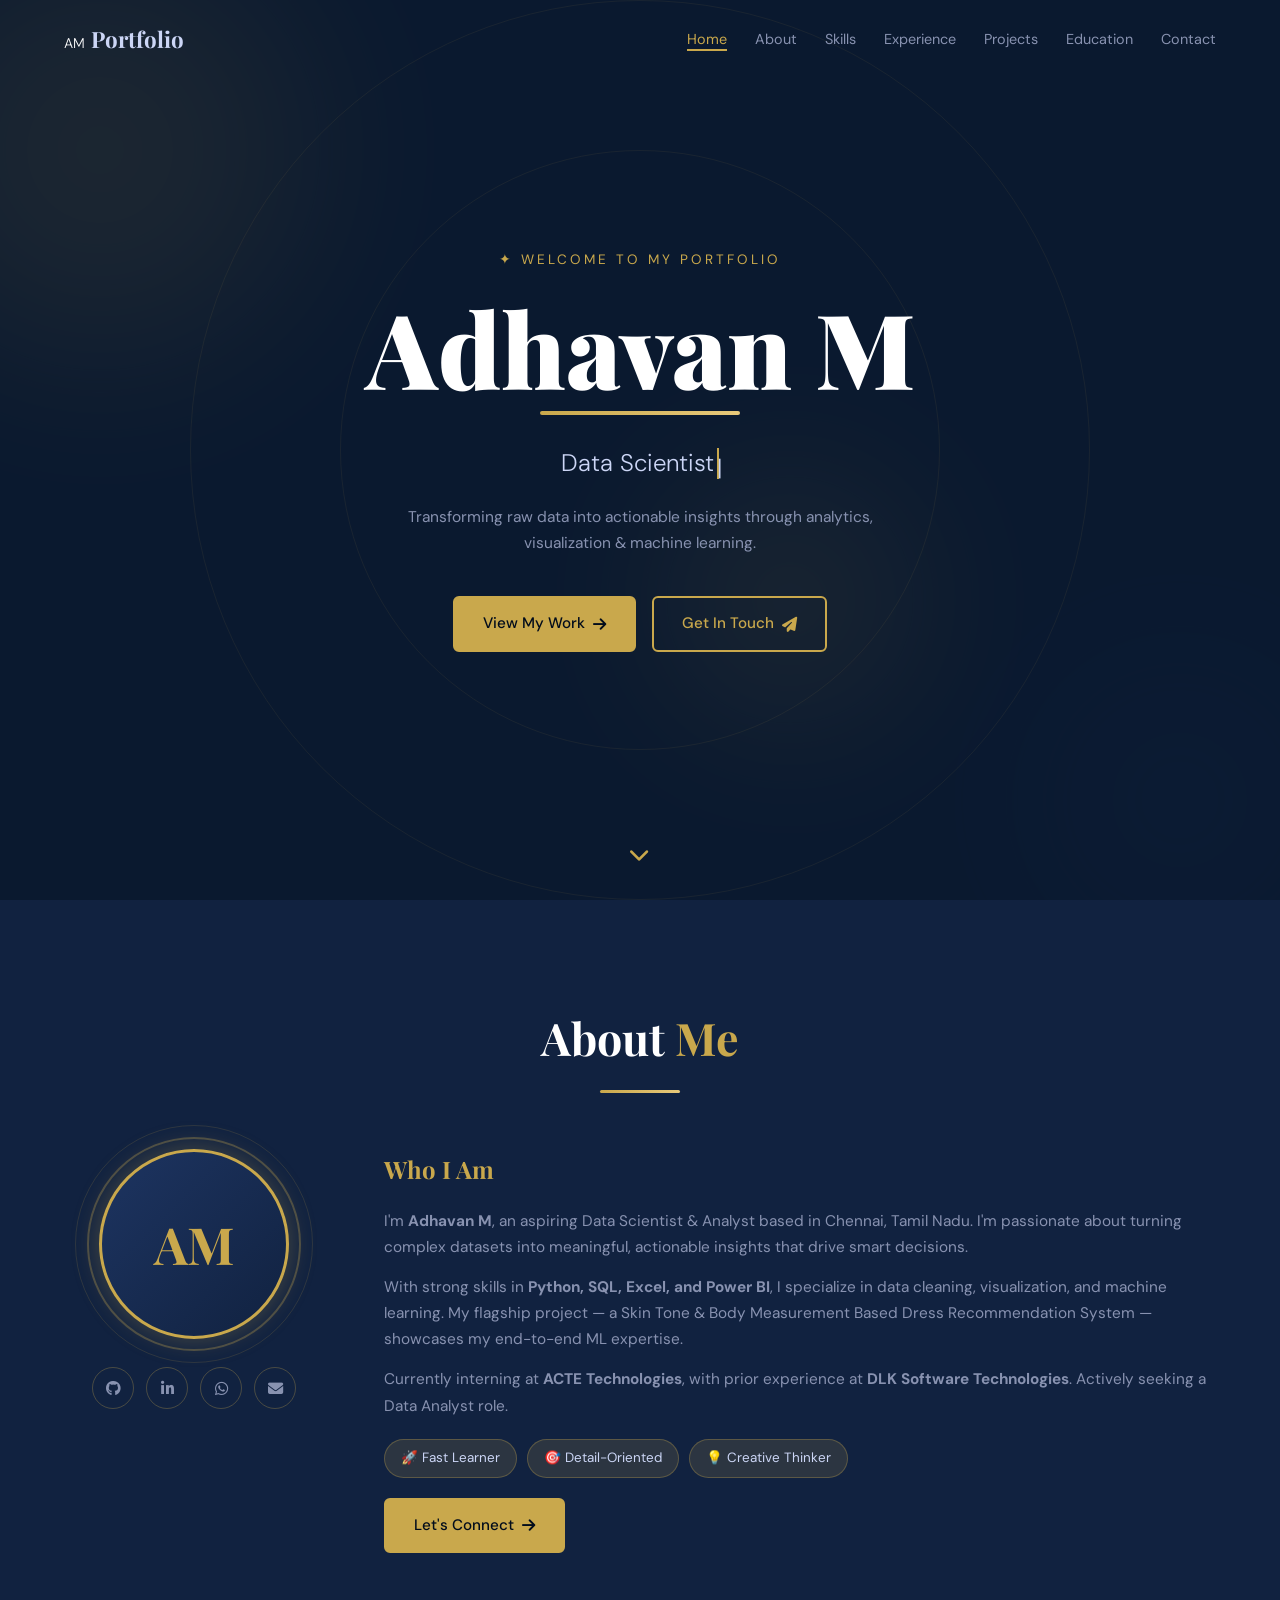
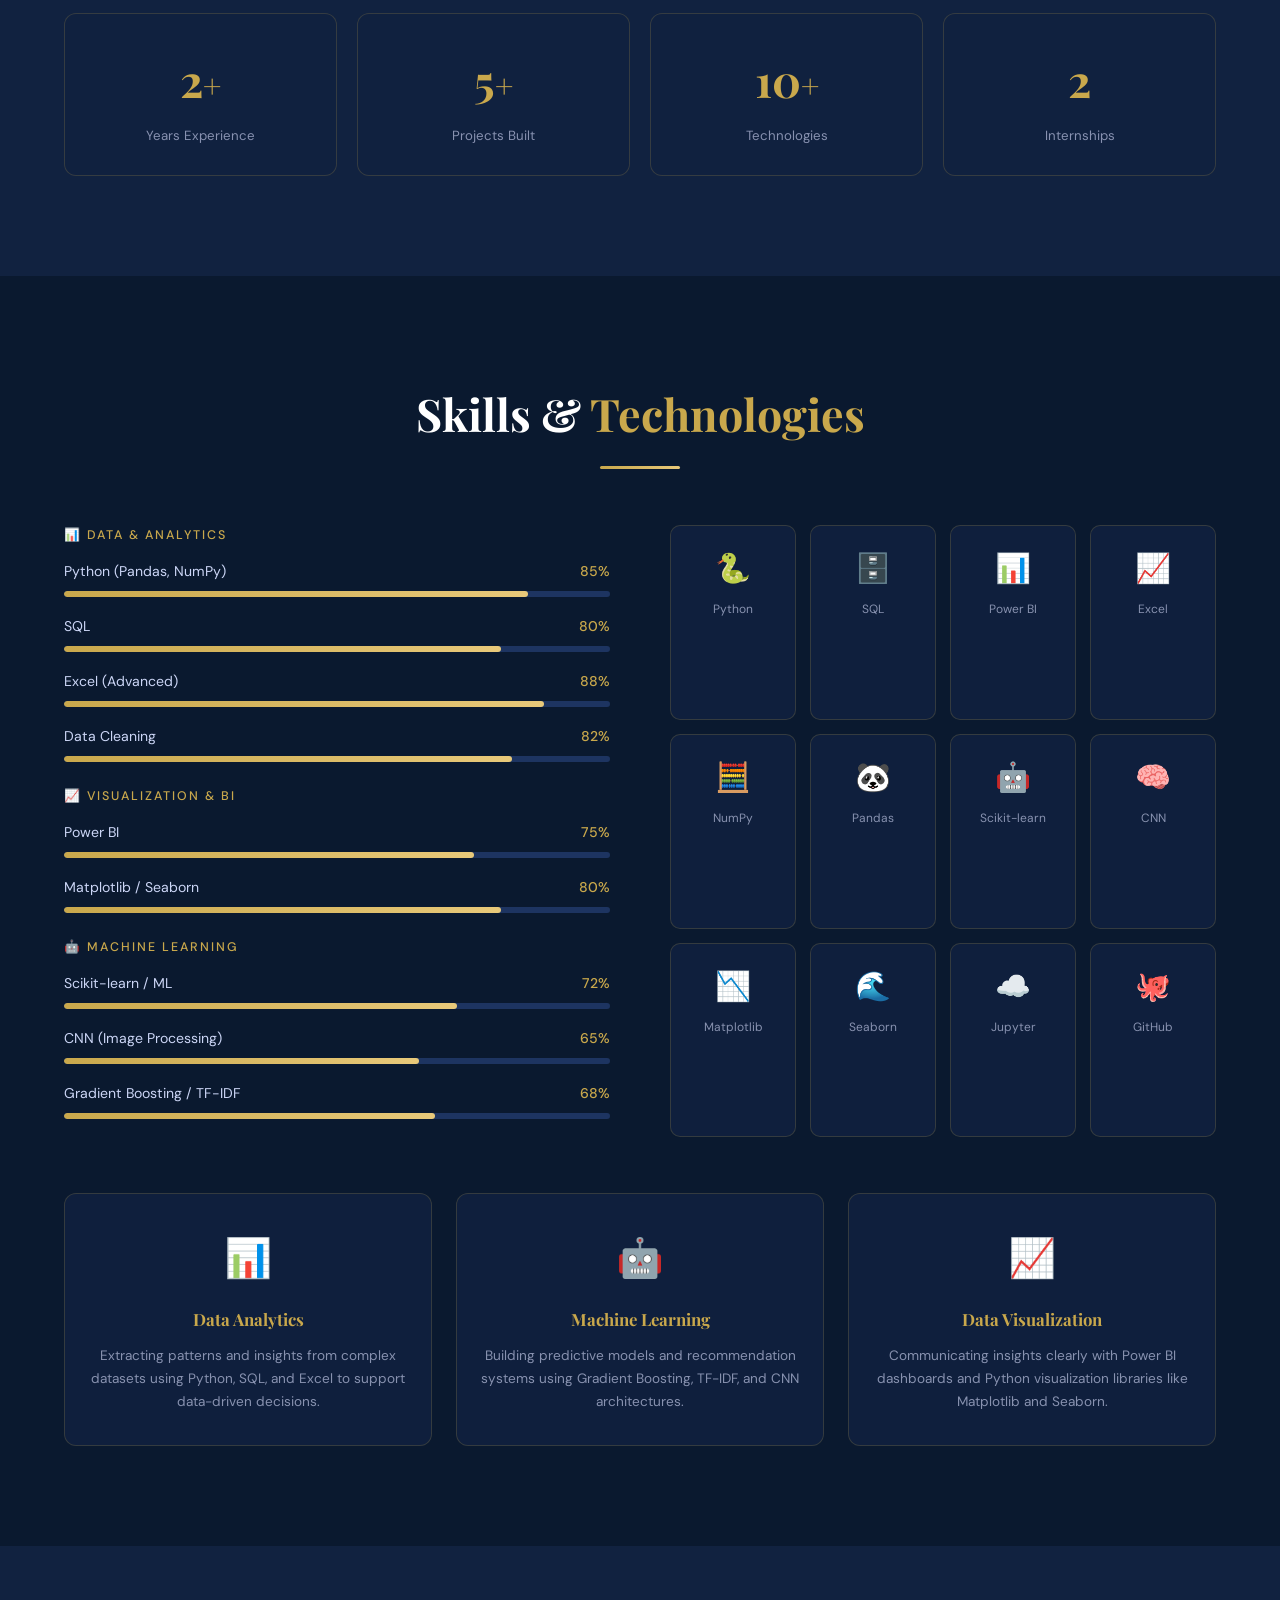
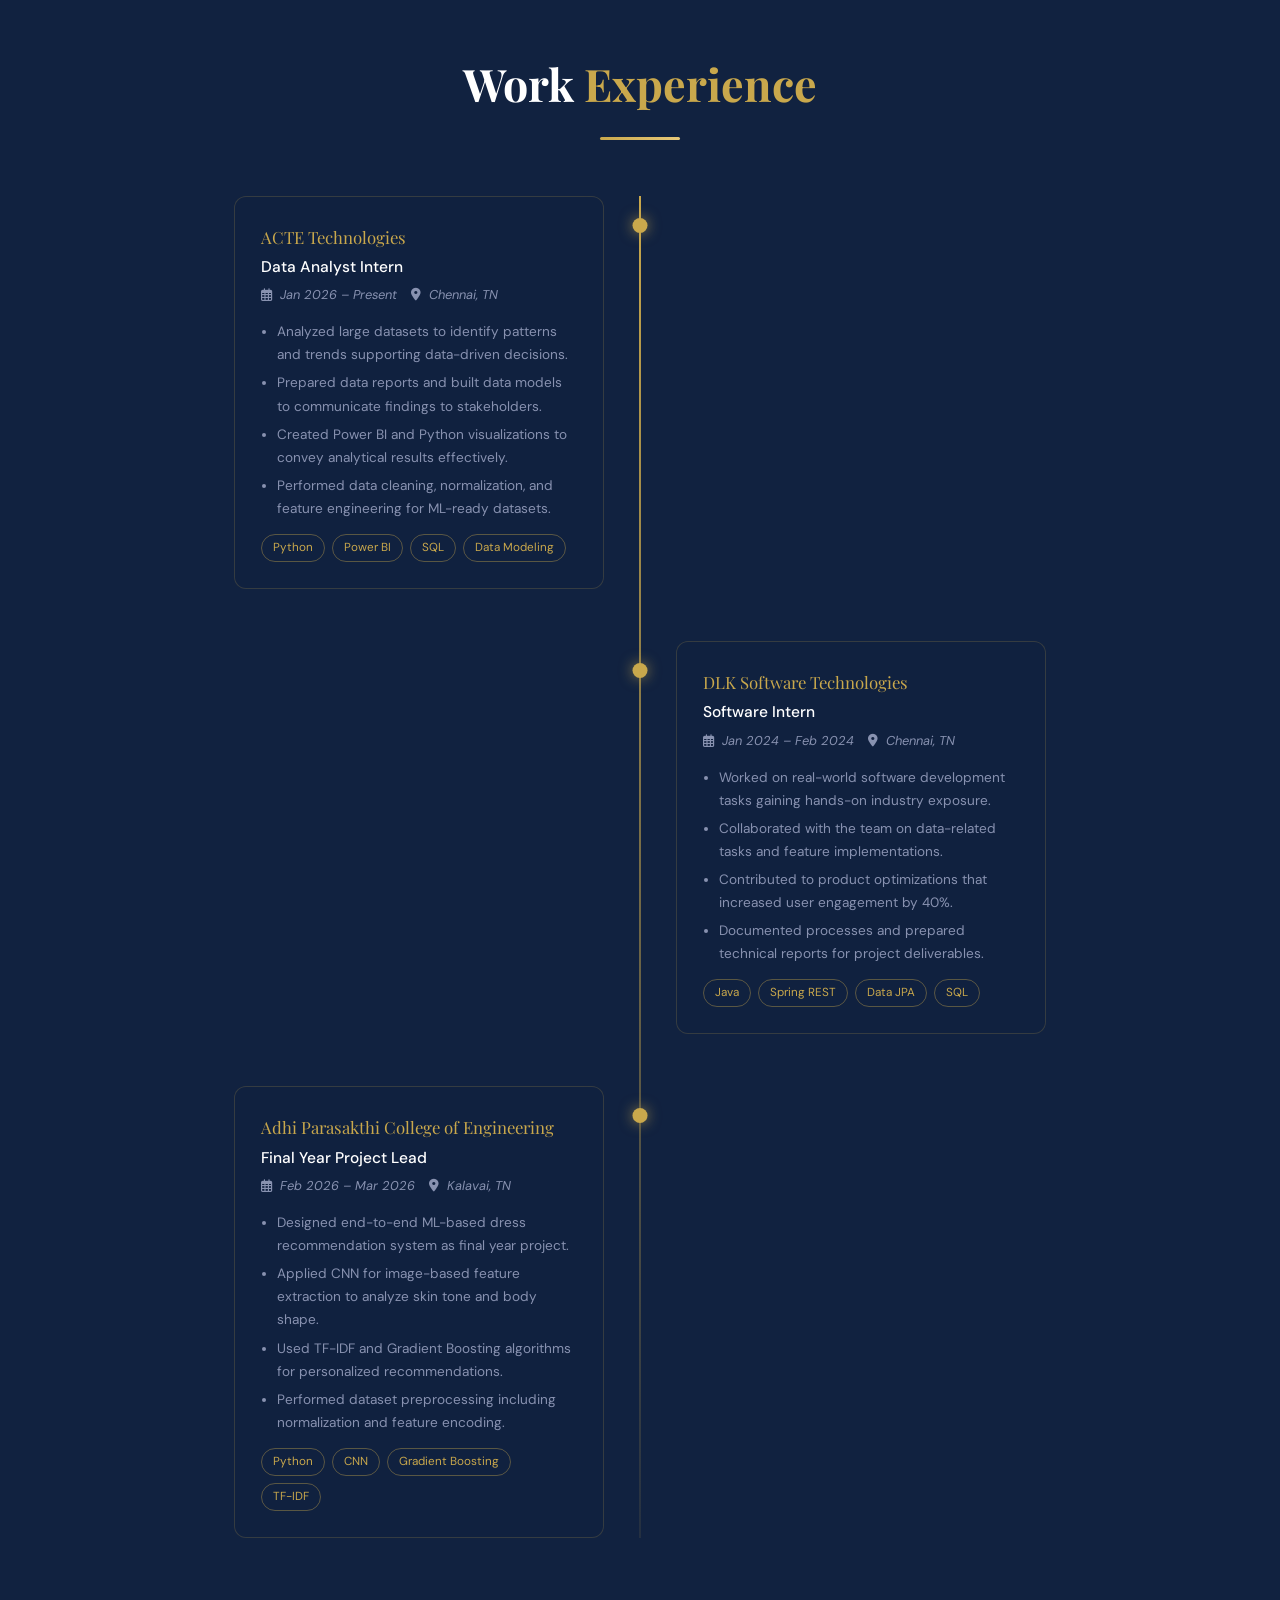
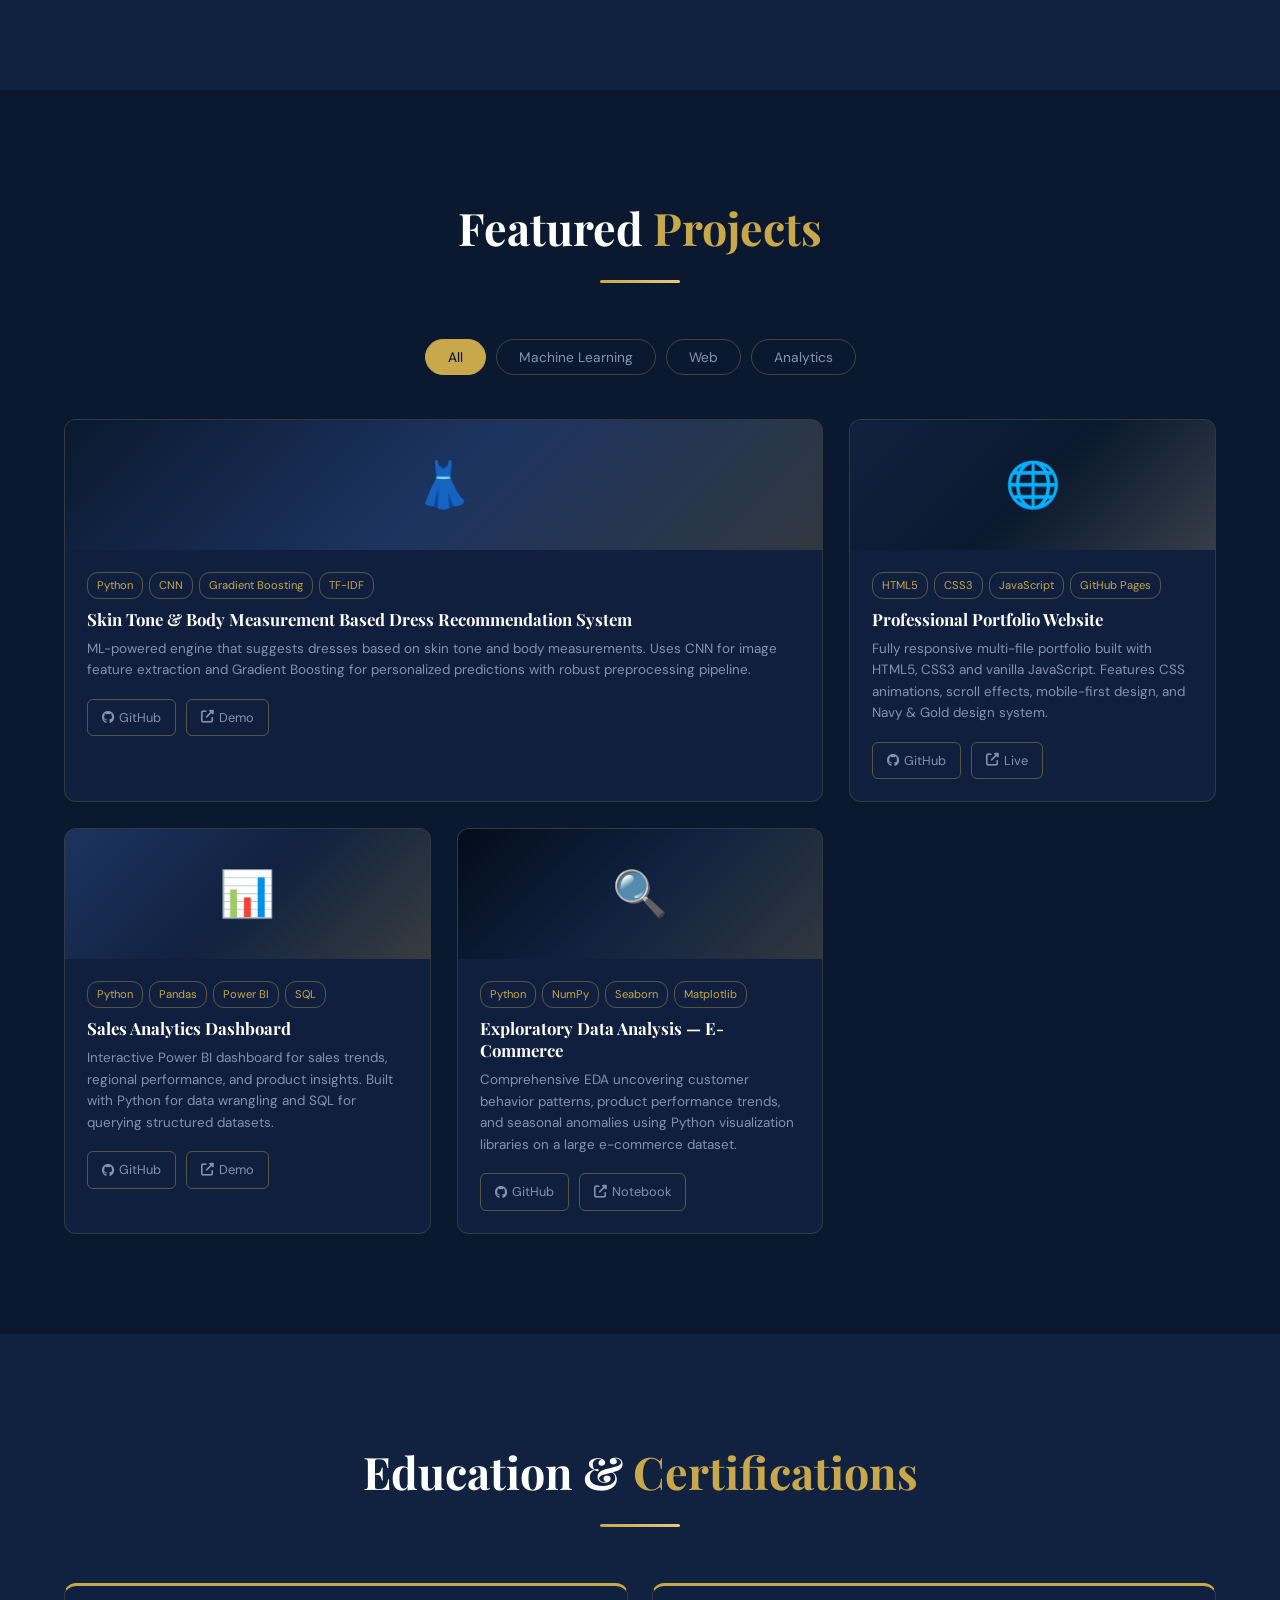
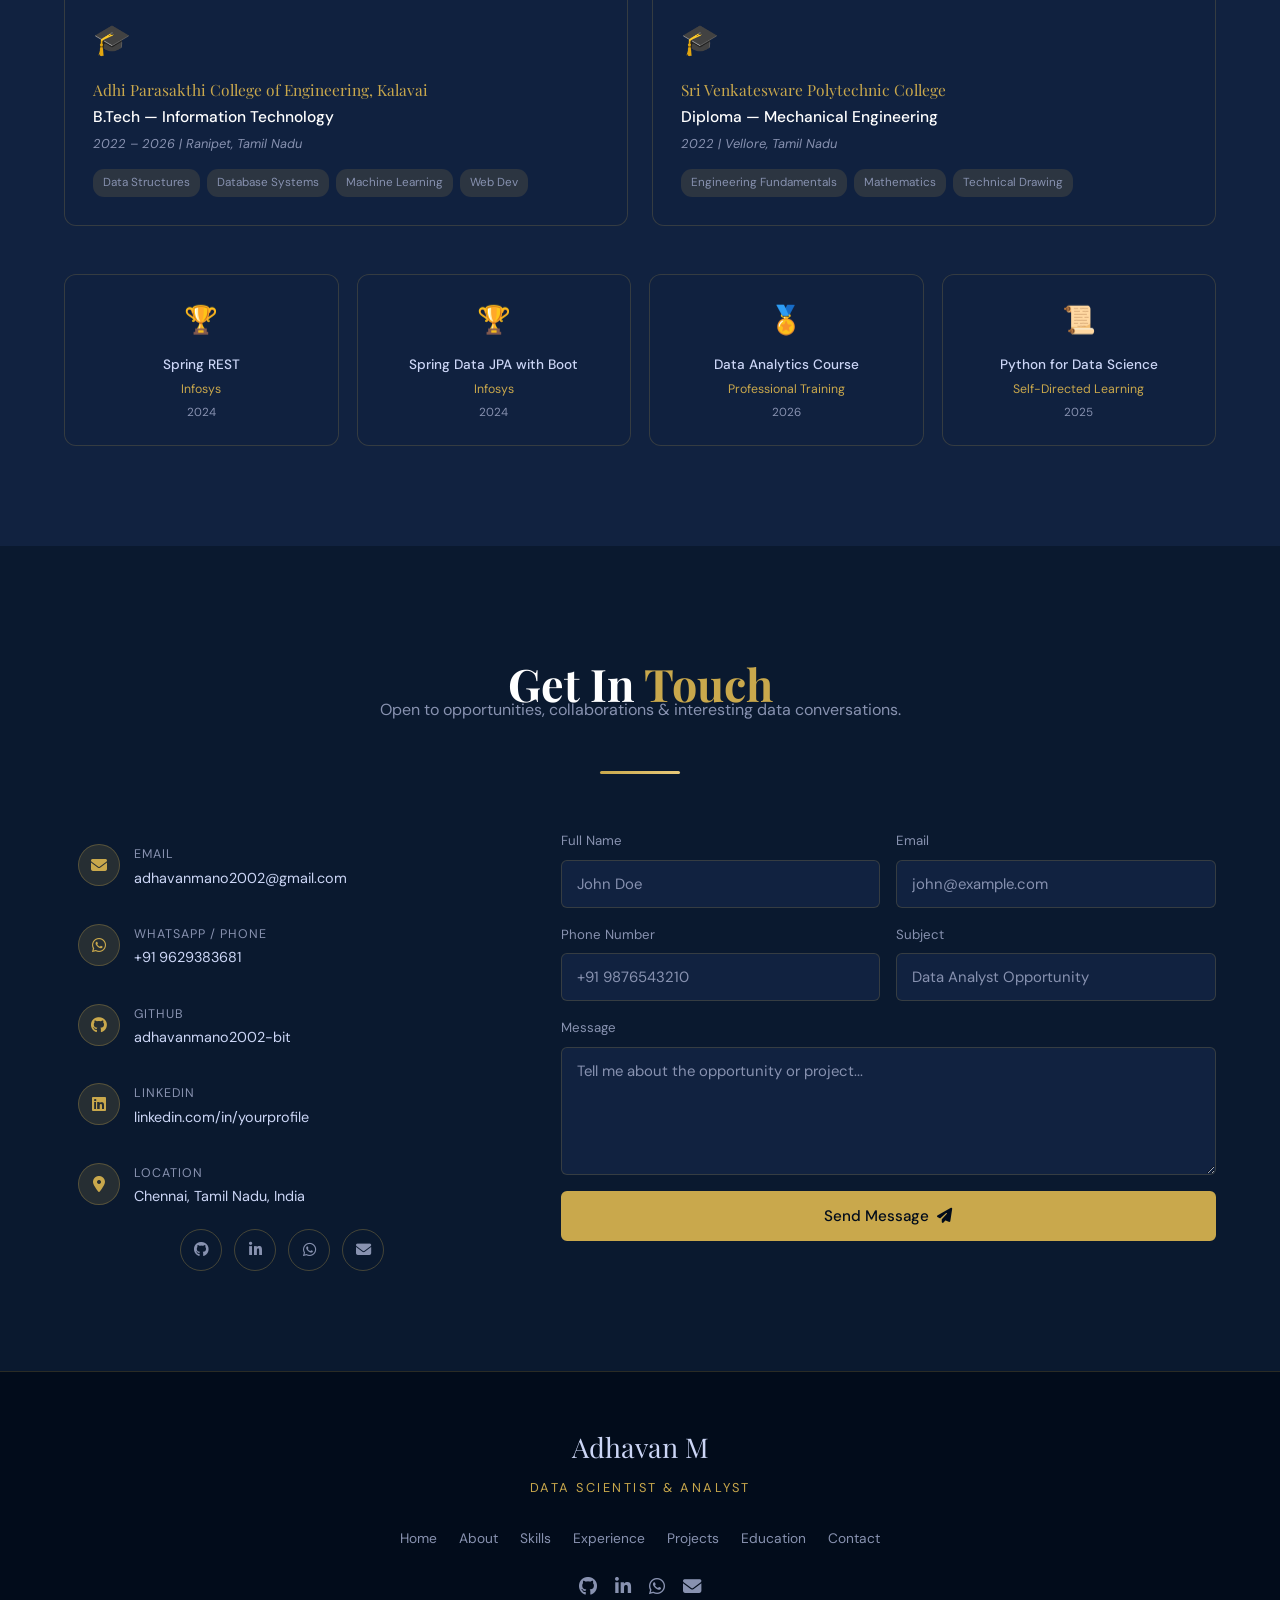
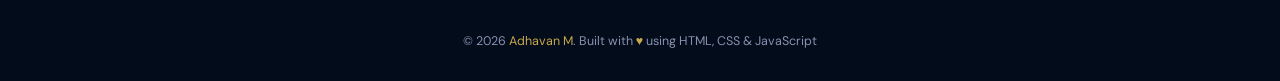
==== index.html @ 474d7236 "Add files via upload" ====
<!DOCTYPE html>
<html lang="en">
<head>
  <meta charset="UTF-8"/>
  <meta name="viewport" content="width=device-width, initial-scale=1.0"/>
  <title>Adhavan M | Data Scientist & Analyst</title>
  <meta name="description" content="Portfolio of Adhavan M - Data Scientist, Analyst & ML Enthusiast, Chennai, Tamil Nadu"/>
  <link rel="preconnect" href="https://fonts.googleapis.com"/>
  <link rel="preconnect" href="https://fonts.gstatic.com" crossorigin/>
  <link href="https://fonts.googleapis.com/css2?family=Playfair+Display:wght@400;700;900&family=DM+Sans:wght@300;400;500&display=swap" rel="stylesheet"/>
  <link rel="stylesheet" href="https://cdnjs.cloudflare.com/ajax/libs/font-awesome/6.5.0/css/all.min.css"/>
  <link rel="stylesheet" href="css/style.css"/>
</head>
<body>

<!-- ===== NAVBAR ===== -->
<nav id="navbar">
  <div class="container nav-inner">
    <a href="#home" class="logo"><span class="g">AM</span> Portfolio</a>
    <ul class="nav-links">
      <li><a href="#home">Home</a></li>
      <li><a href="#about">About</a></li>
      <li><a href="#skills">Skills</a></li>
      <li><a href="#experience">Experience</a></li>
      <li><a href="#projects">Projects</a></li>
      <li><a href="#education">Education</a></li>
      <li><a href="#contact">Contact</a></li>
    </ul>
    <div class="burger" id="burger"><span></span><span></span><span></span></div>
  </div>
</nav>
<div class="mobile-nav" id="mobileNav">
  <a href="#home"       onclick="closeNav()">Home</a>
  <a href="#about"      onclick="closeNav()">About</a>
  <a href="#skills"     onclick="closeNav()">Skills</a>
  <a href="#experience" onclick="closeNav()">Experience</a>
  <a href="#projects"   onclick="closeNav()">Projects</a>
  <a href="#education"  onclick="closeNav()">Education</a>
  <a href="#contact"    onclick="closeNav()">Contact</a>
</div>

<!-- ===== HERO ===== -->
<section id="home">
  <div class="hero-bg">
    <div class="blob b1"></div>
    <div class="blob b2"></div>
    <div class="blob b3"></div>
    <div class="ring r1"></div>
    <div class="ring r2"></div>
  </div>
  <div class="hero-content">
    <p class="hero-tag">✦ Welcome to my Portfolio</p>
    <h1>Adhavan M</h1>
    <div class="underline-bar"></div>
    <div class="typed-wrap">
      <span id="typed-text"></span><span class="caret">|</span>
    </div>
    <p class="hero-sub">Transforming raw data into actionable insights through analytics, visualization &amp; machine learning.</p>
    <div class="hero-cta">
      <a href="#projects" class="btn-primary">View My Work <i class="fas fa-arrow-right"></i></a>
      <a href="#contact"  class="btn-sec">Get In Touch <i class="fas fa-paper-plane"></i></a>
    </div>
  </div>
  <a href="#about" class="bounce-arrow"><i class="fas fa-chevron-down"></i></a>
</section>

<!-- ===== ABOUT ===== -->
<section id="about" class="sec bg2">
  <div class="container">
    <h2 class="sec-h">About <span>Me</span></h2>
    <div class="sec-line"></div>
    <div class="about-wrap">
      <div class="about-l anim-l">
        <div class="av-wrap">
          <div class="av-r2"></div>
          <div class="av-r1"></div>
          <div class="av">AM</div>
        </div>
        <div class="soc-row">
          <a href="https://github.com/adhavanmano2002-bit" target="_blank"><i class="fab fa-github"></i></a>
          <a href="https://linkedin.com/in/yourprofile"    target="_blank"><i class="fab fa-linkedin-in"></i></a>
          <a href="https://wa.me/919629383681"             target="_blank"><i class="fab fa-whatsapp"></i></a>
          <a href="mailto:adhavanmano2002@gmail.com"               ><i class="fas fa-envelope"></i></a>
        </div>
      </div>
      <div class="about-r anim-r">
        <h3>Who I Am</h3>
        <p>I'm <b>Adhavan M</b>, an aspiring Data Scientist &amp; Analyst based in Chennai, Tamil Nadu. I'm passionate about turning complex datasets into meaningful, actionable insights that drive smart decisions.</p>
        <p>With strong skills in <b>Python, SQL, Excel, and Power BI</b>, I specialize in data cleaning, visualization, and machine learning. My flagship project — a Skin Tone &amp; Body Measurement Based Dress Recommendation System — showcases my end-to-end ML expertise.</p>
        <p>Currently interning at <b>ACTE Technologies</b>, with prior experience at <b>DLK Software Technologies</b>. Actively seeking a Data Analyst role.</p>
        <div class="badge-row">
          <span>🚀 Fast Learner</span>
          <span>🎯 Detail-Oriented</span>
          <span>💡 Creative Thinker</span>
        </div>
        <a href="#contact" class="btn-primary">Let's Connect <i class="fas fa-arrow-right"></i></a>
      </div>
    </div>
    <div class="stats-row">
      <div class="stat glass anim-up">
        <b class="cnt" data-n="2">0</b><b class="plus">+</b>
        <p>Years Experience</p>
      </div>
      <div class="stat glass anim-up" style="transition-delay:.12s">
        <b class="cnt" data-n="5">0</b><b class="plus">+</b>
        <p>Projects Built</p>
      </div>
      <div class="stat glass anim-up" style="transition-delay:.24s">
        <b class="cnt" data-n="10">0</b><b class="plus">+</b>
        <p>Technologies</p>
      </div>
      <div class="stat glass anim-up" style="transition-delay:.36s">
        <b class="cnt" data-n="2">0</b><b class="plus"></b>
        <p>Internships</p>
      </div>
    </div>
  </div>
</section>

<!-- ===== SKILLS ===== -->
<section id="skills" class="sec bg1">
  <div class="container">
    <h2 class="sec-h">Skills &amp; <span>Technologies</span></h2>
    <div class="sec-line"></div>
    <div class="skills-wrap">
      <div class="skill-bars anim-l">
        <p class="cat">📊 Data &amp; Analytics</p>
        <div class="sk"><div class="sk-top"><span>Python (Pandas, NumPy)</span><span>85%</span></div><div class="sk-bg"><div class="sk-fill" data-w="85"></div></div></div>
        <div class="sk"><div class="sk-top"><span>SQL</span><span>80%</span></div><div class="sk-bg"><div class="sk-fill" data-w="80"></div></div></div>
        <div class="sk"><div class="sk-top"><span>Excel (Advanced)</span><span>88%</span></div><div class="sk-bg"><div class="sk-fill" data-w="88"></div></div></div>
        <div class="sk"><div class="sk-top"><span>Data Cleaning</span><span>82%</span></div><div class="sk-bg"><div class="sk-fill" data-w="82"></div></div></div>
        <p class="cat" style="margin-top:24px">📈 Visualization &amp; BI</p>
        <div class="sk"><div class="sk-top"><span>Power BI</span><span>75%</span></div><div class="sk-bg"><div class="sk-fill" data-w="75"></div></div></div>
        <div class="sk"><div class="sk-top"><span>Matplotlib / Seaborn</span><span>80%</span></div><div class="sk-bg"><div class="sk-fill" data-w="80"></div></div></div>
        <p class="cat" style="margin-top:24px">🤖 Machine Learning</p>
        <div class="sk"><div class="sk-top"><span>Scikit-learn / ML</span><span>72%</span></div><div class="sk-bg"><div class="sk-fill" data-w="72"></div></div></div>
        <div class="sk"><div class="sk-top"><span>CNN (Image Processing)</span><span>65%</span></div><div class="sk-bg"><div class="sk-fill" data-w="65"></div></div></div>
        <div class="sk"><div class="sk-top"><span>Gradient Boosting / TF-IDF</span><span>68%</span></div><div class="sk-bg"><div class="sk-fill" data-w="68"></div></div></div>
      </div>
      <div class="tech-grid anim-r">
        <div class="tech glass">🐍<br/><span>Python</span></div>
        <div class="tech glass">🗄️<br/><span>SQL</span></div>
        <div class="tech glass">📊<br/><span>Power BI</span></div>
        <div class="tech glass">📈<br/><span>Excel</span></div>
        <div class="tech glass">🧮<br/><span>NumPy</span></div>
        <div class="tech glass">🐼<br/><span>Pandas</span></div>
        <div class="tech glass">🤖<br/><span>Scikit-learn</span></div>
        <div class="tech glass">🧠<br/><span>CNN</span></div>
        <div class="tech glass">📉<br/><span>Matplotlib</span></div>
        <div class="tech glass">🌊<br/><span>Seaborn</span></div>
        <div class="tech glass">☁️<br/><span>Jupyter</span></div>
        <div class="tech glass">🐙<br/><span>GitHub</span></div>
      </div>
    </div>
    <div class="expert-row">
      <div class="ex-card glass anim-up"><span>📊</span><h4>Data Analytics</h4><p>Extracting patterns and insights from complex datasets using Python, SQL, and Excel to support data-driven decisions.</p></div>
      <div class="ex-card glass anim-up" style="transition-delay:.12s"><span>🤖</span><h4>Machine Learning</h4><p>Building predictive models and recommendation systems using Gradient Boosting, TF-IDF, and CNN architectures.</p></div>
      <div class="ex-card glass anim-up" style="transition-delay:.24s"><span>📈</span><h4>Data Visualization</h4><p>Communicating insights clearly with Power BI dashboards and Python visualization libraries like Matplotlib and Seaborn.</p></div>
    </div>
  </div>
</section>

<!-- ===== EXPERIENCE ===== -->
<section id="experience" class="sec bg2">
  <div class="container">
    <h2 class="sec-h">Work <span>Experience</span></h2>
    <div class="sec-line"></div>
    <div class="timeline">

      <div class="tl-item anim-l">
        <div class="tl-dot"></div>
        <div class="tl-card glass">
          <p class="tl-co">ACTE Technologies</p>
          <p class="tl-title">Data Analyst Intern</p>
          <div class="tl-meta">
            <span><i class="far fa-calendar-alt"></i> Jan 2026 – Present</span>
            <span><i class="fas fa-map-marker-alt"></i> Chennai, TN</span>
          </div>
          <ul>
            <li>Analyzed large datasets to identify patterns and trends supporting data-driven decisions.</li>
            <li>Prepared data reports and built data models to communicate findings to stakeholders.</li>
            <li>Created Power BI and Python visualizations to convey analytical results effectively.</li>
            <li>Performed data cleaning, normalization, and feature engineering for ML-ready datasets.</li>
          </ul>
          <div class="tl-tags">
            <span>Python</span><span>Power BI</span><span>SQL</span><span>Data Modeling</span>
          </div>
        </div>
      </div>

      <div class="tl-item anim-r">
        <div class="tl-dot"></div>
        <div class="tl-card glass">
          <p class="tl-co">DLK Software Technologies</p>
          <p class="tl-title">Software Intern</p>
          <div class="tl-meta">
            <span><i class="far fa-calendar-alt"></i> Jan 2024 – Feb 2024</span>
            <span><i class="fas fa-map-marker-alt"></i> Chennai, TN</span>
          </div>
          <ul>
            <li>Worked on real-world software development tasks gaining hands-on industry exposure.</li>
            <li>Collaborated with the team on data-related tasks and feature implementations.</li>
            <li>Contributed to product optimizations that increased user engagement by 40%.</li>
            <li>Documented processes and prepared technical reports for project deliverables.</li>
          </ul>
          <div class="tl-tags">
            <span>Java</span><span>Spring REST</span><span>Data JPA</span><span>SQL</span>
          </div>
        </div>
      </div>

      <div class="tl-item anim-l">
        <div class="tl-dot"></div>
        <div class="tl-card glass">
          <p class="tl-co">Adhi Parasakthi College of Engineering</p>
          <p class="tl-title">Final Year Project Lead</p>
          <div class="tl-meta">
            <span><i class="far fa-calendar-alt"></i> Feb 2026 – Mar 2026</span>
            <span><i class="fas fa-map-marker-alt"></i> Kalavai, TN</span>
          </div>
          <ul>
            <li>Designed end-to-end ML-based dress recommendation system as final year project.</li>
            <li>Applied CNN for image-based feature extraction to analyze skin tone and body shape.</li>
            <li>Used TF-IDF and Gradient Boosting algorithms for personalized recommendations.</li>
            <li>Performed dataset preprocessing including normalization and feature encoding.</li>
          </ul>
          <div class="tl-tags">
            <span>Python</span><span>CNN</span><span>Gradient Boosting</span><span>TF-IDF</span>
          </div>
        </div>
      </div>

    </div>
  </div>
</section>

<!-- ===== PROJECTS ===== -->
<section id="projects" class="sec bg1">
  <div class="container">
    <h2 class="sec-h">Featured <span>Projects</span></h2>
    <div class="sec-line"></div>
    <div class="filter-row">
      <button class="fbtn active" data-f="all">All</button>
      <button class="fbtn" data-f="ml">Machine Learning</button>
      <button class="fbtn" data-f="web">Web</button>
      <button class="fbtn" data-f="analytics">Analytics</button>
    </div>
    <div class="proj-grid">

      <div class="proj-card glass anim-up featured" data-cat="ml">
        <div class="proj-top" style="background:linear-gradient(135deg,#0A192F,#1D3461,rgba(201,168,76,.18))">👗</div>
        <div class="proj-body">
          <div class="proj-tags"><span>Python</span><span>CNN</span><span>Gradient Boosting</span><span>TF-IDF</span></div>
          <h4>Skin Tone &amp; Body Measurement Based Dress Recommendation System</h4>
          <p>ML-powered engine that suggests dresses based on skin tone and body measurements. Uses CNN for image feature extraction and Gradient Boosting for personalized predictions with robust preprocessing pipeline.</p>
          <div class="proj-links">
            <a href="https://github.com/adhavanmano2002-bit" target="_blank"><i class="fab fa-github"></i> GitHub</a>
            <a href="#"><i class="fas fa-external-link-alt"></i> Demo</a>
          </div>
        </div>
      </div>

      <div class="proj-card glass anim-up" style="transition-delay:.1s" data-cat="web">
        <div class="proj-top" style="background:linear-gradient(135deg,#112240,#0A192F,rgba(232,201,122,.18))">🌐</div>
        <div class="proj-body">
          <div class="proj-tags"><span>HTML5</span><span>CSS3</span><span>JavaScript</span><span>GitHub Pages</span></div>
          <h4>Professional Portfolio Website</h4>
          <p>Fully responsive multi-file portfolio built with HTML5, CSS3 and vanilla JavaScript. Features CSS animations, scroll effects, mobile-first design, and Navy &amp; Gold design system.</p>
          <div class="proj-links">
            <a href="https://github.com/adhavanmano2002-bit/adhavan" target="_blank"><i class="fab fa-github"></i> GitHub</a>
            <a href="https://adhavanmano2002-bit.github.io/adhavan" target="_blank"><i class="fas fa-external-link-alt"></i> Live</a>
          </div>
        </div>
      </div>

      <div class="proj-card glass anim-up" style="transition-delay:.2s" data-cat="analytics">
        <div class="proj-top" style="background:linear-gradient(135deg,#1D3461,#112240,rgba(201,168,76,.22))">📊</div>
        <div class="proj-body">
          <div class="proj-tags"><span>Python</span><span>Pandas</span><span>Power BI</span><span>SQL</span></div>
          <h4>Sales Analytics Dashboard</h4>
          <p>Interactive Power BI dashboard for sales trends, regional performance, and product insights. Built with Python for data wrangling and SQL for querying structured datasets.</p>
          <div class="proj-links">
            <a href="#"><i class="fab fa-github"></i> GitHub</a>
            <a href="#"><i class="fas fa-external-link-alt"></i> Demo</a>
          </div>
        </div>
      </div>

      <div class="proj-card glass anim-up" style="transition-delay:.3s" data-cat="analytics">
        <div class="proj-top" style="background:linear-gradient(135deg,#020C1B,#112240,rgba(201,168,76,.18))">🔍</div>
        <div class="proj-body">
          <div class="proj-tags"><span>Python</span><span>NumPy</span><span>Seaborn</span><span>Matplotlib</span></div>
          <h4>Exploratory Data Analysis — E-Commerce</h4>
          <p>Comprehensive EDA uncovering customer behavior patterns, product performance trends, and seasonal anomalies using Python visualization libraries on a large e-commerce dataset.</p>
          <div class="proj-links">
            <a href="#"><i class="fab fa-github"></i> GitHub</a>
            <a href="#"><i class="fas fa-external-link-alt"></i> Notebook</a>
          </div>
        </div>
      </div>

    </div>
  </div>
</section>

<!-- ===== EDUCATION ===== -->
<section id="education" class="sec bg2">
  <div class="container">
    <h2 class="sec-h">Education &amp; <span>Certifications</span></h2>
    <div class="sec-line"></div>
    <div class="edu-row">
      <div class="edu-card glass anim-up">
        <div class="edu-icon">🎓</div>
        <p class="edu-inst">Adhi Parasakthi College of Engineering, Kalavai</p>
        <p class="edu-deg">B.Tech — Information Technology</p>
        <p class="edu-yr">2022 – 2026 | Ranipet, Tamil Nadu</p>
        <div class="edu-tags"><span>Data Structures</span><span>Database Systems</span><span>Machine Learning</span><span>Web Dev</span></div>
      </div>
      <div class="edu-card glass anim-up" style="transition-delay:.12s">
        <div class="edu-icon">🎓</div>
        <p class="edu-inst">Sri Venkatesware Polytechnic College</p>
        <p class="edu-deg">Diploma — Mechanical Engineering</p>
        <p class="edu-yr">2022 | Vellore, Tamil Nadu</p>
        <div class="edu-tags"><span>Engineering Fundamentals</span><span>Mathematics</span><span>Technical Drawing</span></div>
      </div>
    </div>
    <div class="cert-grid">
      <div class="cert-card glass anim-up"><span>🏆</span><p class="cn">Spring REST</p><p class="ci">Infosys</p><p class="cy">2024</p></div>
      <div class="cert-card glass anim-up" style="transition-delay:.1s"><span>🏆</span><p class="cn">Spring Data JPA with Boot</p><p class="ci">Infosys</p><p class="cy">2024</p></div>
      <div class="cert-card glass anim-up" style="transition-delay:.2s"><span>🏅</span><p class="cn">Data Analytics Course</p><p class="ci">Professional Training</p><p class="cy">2026</p></div>
      <div class="cert-card glass anim-up" style="transition-delay:.3s"><span>📜</span><p class="cn">Python for Data Science</p><p class="ci">Self-Directed Learning</p><p class="cy">2025</p></div>
    </div>
  </div>
</section>

<!-- ===== CONTACT ===== -->
<section id="contact" class="sec bg1">
  <div class="container">
    <h2 class="sec-h">Get In <span>Touch</span></h2>
    <p class="sec-sub">Open to opportunities, collaborations &amp; interesting data conversations.</p>
    <div class="sec-line"></div>
    <div class="contact-wrap">
      <div class="contact-info anim-l">
        <div class="ci-row"><div class="ci-ico"><i class="fas fa-envelope"></i></div><div><p class="ci-lbl">Email</p><p class="ci-val">adhavanmano2002@gmail.com</p></div></div>
        <div class="ci-row"><div class="ci-ico"><i class="fab fa-whatsapp"></i></div><div><p class="ci-lbl">WhatsApp / Phone</p><p class="ci-val">+91 9629383681</p></div></div>
        <div class="ci-row"><div class="ci-ico"><i class="fab fa-github"></i></div><div><p class="ci-lbl">GitHub</p><p class="ci-val">adhavanmano2002-bit</p></div></div>
        <div class="ci-row"><div class="ci-ico"><i class="fab fa-linkedin"></i></div><div><p class="ci-lbl">LinkedIn</p><p class="ci-val">linkedin.com/in/yourprofile</p></div></div>
        <div class="ci-row"><div class="ci-ico"><i class="fas fa-map-marker-alt"></i></div><div><p class="ci-lbl">Location</p><p class="ci-val">Chennai, Tamil Nadu, India</p></div></div>
        <div class="soc-row">
          <a href="https://github.com/adhavanmano2002-bit" target="_blank"><i class="fab fa-github"></i></a>
          <a href="https://linkedin.com/in/yourprofile"    target="_blank"><i class="fab fa-linkedin-in"></i></a>
          <a href="https://wa.me/919629383681"             target="_blank"><i class="fab fa-whatsapp"></i></a>
          <a href="mailto:adhavanmano2002@gmail.com"               ><i class="fas fa-envelope"></i></a>
        </div>
      </div>
      <div class="contact-form-wrap anim-r">
        <!--
          SETUP FORMSPREE (FREE - 5 MINS):
          1. Go to https://formspree.io
          2. Sign up with adhavanmano2002@gmail.com
          3. Create new form → copy the ID (e.g. xpwzgkrb)
          4. Replace YOUR_FORM_ID below with that ID
          5. Done! Messages arrive in your Gmail → WhatsApp alerts via Gmail app
        -->
        <form id="contactForm" action="https://formspree.io/f/YOUR_FORM_ID" method="POST">
          <input type="hidden" name="_subject" value="New message from your Portfolio!"/>
          <div class="form-row">
            <div class="fg">
              <label>Full Name</label>
              <input type="text" name="name" placeholder="John Doe" required/>
            </div>
            <div class="fg">
              <label>Email</label>
              <input type="email" name="email" placeholder="john@example.com" required/>
            </div>
          </div>
          <div class="form-row">
            <div class="fg">
              <label>Phone Number</label>
              <input type="tel" name="phone" placeholder="+91 9876543210"/>
            </div>
            <div class="fg">
              <label>Subject</label>
              <input type="text" name="subject" placeholder="Data Analyst Opportunity" required/>
            </div>
          </div>
          <div class="fg">
            <label>Message</label>
            <textarea name="message" rows="5" placeholder="Tell me about the opportunity or project..." required></textarea>
          </div>
          <button type="submit" class="btn-primary" style="width:100%;justify-content:center">Send Message <i class="fas fa-paper-plane"></i></button>
        </form>
        <div id="form-ok" style="display:none;text-align:center;padding:48px;color:var(--gold)">
          <i class="fas fa-check-circle" style="font-size:3rem;display:block;margin-bottom:16px"></i>
          <p style="color:var(--text);font-size:1.1rem">Message sent! I'll get back to you soon. ✅</p>
        </div>
      </div>
    </div>
  </div>
</section>

<!-- ===== FOOTER ===== -->
<footer>
  <div class="container">
    <p class="ft-name">Adhavan M</p>
    <p class="ft-role">DATA SCIENTIST &amp; ANALYST</p>
    <nav class="ft-links">
      <a href="#home">Home</a><a href="#about">About</a><a href="#skills">Skills</a>
      <a href="#experience">Experience</a><a href="#projects">Projects</a>
      <a href="#education">Education</a><a href="#contact">Contact</a>
    </nav>
    <div class="ft-soc">
      <a href="https://github.com/adhavanmano2002-bit" target="_blank"><i class="fab fa-github"></i></a>
      <a href="https://linkedin.com/in/yourprofile"    target="_blank"><i class="fab fa-linkedin-in"></i></a>
      <a href="https://wa.me/919629383681"             target="_blank"><i class="fab fa-whatsapp"></i></a>
      <a href="mailto:adhavanmano2002@gmail.com"               ><i class="fas fa-envelope"></i></a>
    </div>
    <p class="ft-copy">&copy; 2026 <span>Adhavan M</span>. Built with <span>&hearts;</span> using HTML, CSS &amp; JavaScript</p>
  </div>
</footer>

<!-- Back to Top -->
<button id="topBtn" onclick="window.scrollTo({top:0,behavior:'smooth'})"><i class="fas fa-chevron-up"></i></button>

<script src="js/app.js"></script>
</body>
</html>
---- css/style.css ----
/* ============================================
   style.css — Adhavan M Portfolio
   Navy & Gold Professional Design
============================================ */

/* ── VARIABLES ── */
:root {
  --navy1: #020C1B;
  --navy2: #0A192F;
  --navy3: #112240;
  --navy4: #1D3461;
  --gold:  #C9A84C;
  --goldl: #E8C97A;
  --goldd: rgba(201,168,76,0.15);
  --text:  #CCD6F6;
  --muted: #8892B0;
  --white: #FFFFFF;
  --ease:  0.3s ease;
  --r:     12px;
}

/* ── RESET ── */
*, *::before, *::after { box-sizing: border-box; margin: 0; padding: 0; }
html { scroll-behavior: smooth; }
body { background: var(--navy2); color: var(--text); font-family: 'DM Sans', sans-serif; line-height: 1.7; overflow-x: hidden; }
h1,h2,h3,h4 { font-family: 'Playfair Display', serif; color: var(--white); }
a { text-decoration: none; color: inherit; }
ul { list-style: none; }

/* ── SCROLLBAR ── */
::-webkit-scrollbar { width: 7px; }
::-webkit-scrollbar-track { background: var(--navy1); }
::-webkit-scrollbar-thumb { background: var(--gold); border-radius: 4px; }

/* ── LAYOUT ── */
.container { max-width: 1200px; margin: 0 auto; padding: 0 24px; }
.sec { padding: 100px 0; }
.bg1 { background: var(--navy2); }
.bg2 { background: var(--navy3); }

/* ── GLASS CARD ── */
.glass {
  background: rgba(17,34,64,0.85);
  backdrop-filter: blur(10px);
  -webkit-backdrop-filter: blur(10px);
  border: 1px solid rgba(201,168,76,0.2);
  border-radius: var(--r);
}

/* ── SECTION TITLES ── */
.sec-h {
  font-size: clamp(2rem,4vw,2.8rem);
  font-weight: 700;
  text-align: center;
  margin-bottom: 14px;
}
.sec-h span { color: var(--gold); }
.sec-line {
  width: 80px; height: 3px;
  background: linear-gradient(90deg,var(--gold),var(--goldl));
  margin: 0 auto 56px;
  border-radius: 2px;
}
.sec-sub { text-align: center; color: var(--muted); margin-top: -40px; margin-bottom: 48px; }

/* ── BUTTONS ── */
.btn-primary {
  display: inline-flex; align-items: center; gap: 8px;
  padding: 13px 28px;
  background: var(--gold); color: var(--navy1);
  font-family: 'DM Sans', sans-serif; font-weight: 500; font-size: .95rem;
  border: 2px solid var(--gold); border-radius: 6px;
  cursor: pointer; transition: var(--ease);
}
.btn-primary:hover { background: var(--goldl); border-color: var(--goldl); transform: translateY(-2px); }

.btn-sec {
  display: inline-flex; align-items: center; gap: 8px;
  padding: 13px 28px;
  background: transparent; color: var(--gold);
  font-family: 'DM Sans', sans-serif; font-weight: 500; font-size: .95rem;
  border: 2px solid var(--gold); border-radius: 6px;
  cursor: pointer; transition: var(--ease);
}
.btn-sec:hover { background: var(--goldd); transform: translateY(-2px); }

/* ── ANIMATIONS ── */
.anim-up  { opacity:0; transform:translateY(40px);  transition:opacity .7s ease,transform .7s ease; }
.anim-l   { opacity:0; transform:translateX(-50px); transition:opacity .7s ease,transform .7s ease; }
.anim-r   { opacity:0; transform:translateX(50px);  transition:opacity .7s ease,transform .7s ease; }
.anim-up.show, .anim-l.show, .anim-r.show { opacity:1; transform:translate(0); }

/* ── BACK TO TOP ── */
#topBtn {
  position:fixed; bottom:28px; right:28px;
  width:46px; height:46px;
  background:var(--gold); color:var(--navy1);
  border:none; border-radius:50%;
  font-size:1rem; cursor:pointer;
  display:flex; align-items:center; justify-content:center;
  opacity:0; visibility:hidden;
  transition:var(--ease);
  box-shadow:0 4px 20px rgba(201,168,76,.4);
  z-index:999;
}
#topBtn.show { opacity:1; visibility:visible; }
#topBtn:hover { background:var(--goldl); transform:translateY(-3px); }

/* ============================================
   NAVBAR
============================================ */
#navbar {
  position:fixed; top:0; left:0; right:0; z-index:1000;
  padding:20px 0;
  transition:background .4s ease, padding .4s ease, box-shadow .4s ease;
  animation:slideDown .7s ease forwards;
}
#navbar.solid {
  background:rgba(2,12,27,.97);
  padding:12px 0;
  box-shadow:0 4px 30px rgba(0,0,0,.5);
}
@keyframes slideDown { from{transform:translateY(-100%);opacity:0} to{transform:translateY(0);opacity:1} }

.nav-inner { display:flex; align-items:center; justify-content:space-between; }
.logo { font-family:'Playfair Display',serif; font-size:1.4rem; font-weight:700; display:flex; align-items:baseline; gap:6px; }
.logo .g { color:var(--gold); }
.logo span:last-child { font-family:'DM Sans',sans-serif; font-size:.88rem; font-weight:300; color:var(--white); }

.nav-links { display:flex; gap:28px; }
.nav-links a { font-size:.9rem; color:var(--muted); position:relative; padding-bottom:3px; transition:color var(--ease); }
.nav-links a::after { content:''; position:absolute; bottom:0; left:0; width:0; height:2px; background:var(--gold); transition:width var(--ease); }
.nav-links a:hover, .nav-links a.on { color:var(--gold); }
.nav-links a:hover::after, .nav-links a.on::after { width:100%; }

.burger { display:none; flex-direction:column; gap:5px; cursor:pointer; background:none; border:none; }
.burger span { display:block; width:24px; height:2px; background:var(--gold); border-radius:2px; transition:var(--ease); }
.burger.x span:nth-child(1) { transform:translateY(7px) rotate(45deg); }
.burger.x span:nth-child(2) { opacity:0; }
.burger.x span:nth-child(3) { transform:translateY(-7px) rotate(-45deg); }

.mobile-nav {
  display:none; position:fixed; inset:0;
  background:rgba(2,12,27,.98); z-index:999;
  flex-direction:column; align-items:center; justify-content:center; gap:36px;
}
.mobile-nav.open { display:flex; }
.mobile-nav a { font-family:'Playfair Display',serif; font-size:1.8rem; color:var(--text); transition:color var(--ease); }
.mobile-nav a:hover { color:var(--gold); }

/* ============================================
   HERO
============================================ */
#home {
  min-height:100vh; display:flex; align-items:center; justify-content:center;
  position:relative; overflow:hidden; background:var(--navy2);
}

/* Background blobs */
.hero-bg { position:absolute; inset:0; z-index:0; }
.blob {
  position:absolute; border-radius:50%;
  filter:blur(80px); opacity:.12;
  animation:blobFloat 12s ease-in-out infinite alternate;
}
.b1 { width:500px;height:500px; background:radial-gradient(var(--gold),transparent); top:-100px; left:-150px; animation-duration:14s; }
.b2 { width:400px;height:400px; background:radial-gradient(var(--navy4),transparent); bottom:-100px; right:-100px; animation-duration:18s; animation-delay:2s; }
.b3 { width:300px;height:300px; background:radial-gradient(var(--gold),transparent); top:50%; left:50%; animation-duration:20s; animation-delay:4s; }
@keyframes blobFloat { 0%{transform:translate(0,0) scale(1)} 100%{transform:translate(30px,20px) scale(1.05)} }

.ring {
  position:absolute; border-radius:50%;
  border:1px solid rgba(201,168,76,.08);
  animation:spin 30s linear infinite;
}
.r1 { width:600px;height:600px; top:50%;left:50%; transform:translate(-50%,-50%); }
.r2 { width:900px;height:900px; top:50%;left:50%; transform:translate(-50%,-50%); animation-direction:reverse; }
@keyframes spin { to { transform:translate(-50%,-50%) rotate(360deg); } }

/* Hero Content */
.hero-content { position:relative; z-index:1; text-align:center; max-width:780px; padding:0 24px; }

.hero-tag {
  font-size:.85rem; color:var(--gold); letter-spacing:3px; text-transform:uppercase;
  margin-bottom:24px; opacity:0; animation:fadeUp .8s ease .2s forwards;
}
.hero-content h1 {
  font-size:clamp(3rem,9vw,6.5rem); font-weight:900; line-height:1;
  color:var(--white); margin-bottom:12px;
  opacity:0; animation:fadeUp .8s ease .4s forwards;
}
.underline-bar {
  height:4px; background:linear-gradient(90deg,var(--gold),var(--goldl));
  margin:0 auto 28px; border-radius:2px;
  width:0; animation:growLine 1s ease 1.1s forwards;
}
@keyframes growLine { to{width:200px} }

.typed-wrap {
  font-size:clamp(1.1rem,2.5vw,1.5rem); font-weight:300; color:var(--text);
  min-height:2rem; display:flex; align-items:center; justify-content:center;
  margin-bottom:20px; opacity:0; animation:fadeUp .8s ease .6s forwards;
}
.caret { display:inline-block; width:2px; height:1.3em; background:var(--gold); margin-left:3px; animation:blink .8s step-end infinite; vertical-align:middle; }
@keyframes blink { 0%,100%{opacity:1} 50%{opacity:0} }

.hero-sub {
  font-size:.97rem; color:var(--muted); max-width:520px; margin:0 auto 40px;
  opacity:0; animation:fadeUp .8s ease .8s forwards;
}
.hero-cta { display:flex; gap:16px; justify-content:center; flex-wrap:wrap; opacity:0; animation:fadeUp .8s ease 1s forwards; }

.bounce-arrow {
  position:absolute; bottom:28px; left:50%; transform:translateX(-50%); z-index:1;
  color:var(--gold); font-size:1.3rem; opacity:0;
  animation:fadeIn .8s ease 2s forwards, bounceY 2s ease 2.2s infinite;
}
@keyframes bounceY { 0%,100%{transform:translateX(-50%) translateY(0)} 50%{transform:translateX(-50%) translateY(10px)} }
@keyframes fadeUp  { from{opacity:0;transform:translateY(28px)} to{opacity:1;transform:translateY(0)} }
@keyframes fadeIn  { to{opacity:1} }

/* ============================================
   ABOUT
============================================ */
.about-wrap {
  display:grid; grid-template-columns:260px 1fr;
  gap:60px; align-items:start; margin-bottom:60px;
}
.about-l { text-align:center; }

/* Avatar */
.av-wrap { position:relative; display:inline-block; margin-bottom:28px; }
.av {
  width:190px; height:190px; border-radius:50%;
  background:linear-gradient(135deg,var(--navy4),var(--navy3));
  border:3px solid var(--gold);
  display:flex; align-items:center; justify-content:center;
  font-family:'Playfair Display',serif; font-size:3.2rem; font-weight:700; color:var(--gold);
  box-shadow:0 0 28px rgba(201,168,76,.3); margin:0 auto; position:relative; z-index:1;
}
.av-r1 { position:absolute; top:-12px; left:-12px; right:-12px; bottom:-12px; border-radius:50%; border:2px solid rgba(201,168,76,.3); animation:pulse 3s ease-in-out infinite; }
.av-r2 { position:absolute; top:-24px; left:-24px; right:-24px; bottom:-24px; border-radius:50%; border:1px solid rgba(201,168,76,.15); animation:pulse 3s ease-in-out infinite 1s; }
@keyframes pulse { 0%,100%{transform:scale(1);opacity:.3} 50%{transform:scale(1.04);opacity:.1} }

.soc-row { display:flex; gap:12px; justify-content:center; }
.soc-row a {
  width:42px; height:42px; border-radius:50%;
  border:1px solid rgba(201,168,76,.3);
  display:flex; align-items:center; justify-content:center;
  color:var(--muted); font-size:.95rem;
  transition:var(--ease);
}
.soc-row a:hover { border-color:var(--gold); color:var(--gold); background:var(--goldd); transform:translateY(-3px); }

.about-r h3 { font-size:1.5rem; color:var(--gold); margin-bottom:18px; }
.about-r p  { color:var(--muted); margin-bottom:14px; font-size:.96rem; }
.badge-row  { display:flex; flex-wrap:wrap; gap:10px; margin:20px 0; }
.badge-row span {
  padding:7px 16px; background:var(--goldd);
  border:1px solid rgba(201,168,76,.3); border-radius:20px;
  font-size:.84rem; color:var(--text);
}

/* Stats */
.stats-row { display:grid; grid-template-columns:repeat(4,1fr); gap:20px; }
.stat { text-align:center; padding:28px 16px; }
.stat b.cnt { font-family:'Playfair Display',serif; font-size:2.8rem; color:var(--gold); }
.stat b.plus { font-family:'Playfair Display',serif; font-size:2rem; color:var(--gold); }
.stat p { font-size:.83rem; color:var(--muted); margin-top:6px; }

/* ============================================
   SKILLS
============================================ */
.skills-wrap { display:grid; grid-template-columns:1fr 1fr; gap:60px; margin-bottom:56px; }

.cat { font-size:.78rem; font-weight:500; letter-spacing:2px; color:var(--gold); text-transform:uppercase; margin-bottom:14px; }
.sk { margin-bottom:18px; }
.sk-top { display:flex; justify-content:space-between; font-size:.88rem; margin-bottom:7px; }
.sk-top span:last-child { color:var(--gold); font-weight:500; }
.sk-bg { height:6px; background:var(--navy4); border-radius:3px; overflow:hidden; }
.sk-fill { height:100%; width:0; background:linear-gradient(90deg,var(--gold),var(--goldl)); border-radius:3px; transition:width 1.2s ease; }

.tech-grid { display:grid; grid-template-columns:repeat(4,1fr); gap:14px; }
.tech {
  padding:18px 10px; text-align:center;
  border-radius:10px; cursor:default;
  transition:var(--ease); font-size:1.8rem;
}
.tech span { display:block; font-size:.75rem; color:var(--muted); margin-top:6px; }
.tech:hover { transform:scale(1.09); border-color:var(--gold); background:var(--goldd); box-shadow:0 0 18px rgba(201,168,76,.2); }

.expert-row { display:grid; grid-template-columns:repeat(3,1fr); gap:24px; }
.ex-card { padding:32px 24px; text-align:center; }
.ex-card > span { font-size:2.4rem; display:block; margin-bottom:14px; }
.ex-card h4 { font-size:1.05rem; color:var(--gold); margin-bottom:10px; }
.ex-card p  { font-size:.85rem; color:var(--muted); }

/* ============================================
   EXPERIENCE / TIMELINE
============================================ */
.timeline { position:relative; max-width:880px; margin:0 auto; }
.timeline::before {
  content:''; position:absolute; left:50%; top:0; bottom:0;
  width:2px; background:linear-gradient(180deg,var(--gold),rgba(201,168,76,.1));
  transform:translateX(-50%);
}
.tl-item {
  display:flex; justify-content:flex-end;
  padding-right:calc(50% + 36px); margin-bottom:52px; position:relative;
}
.tl-item:nth-child(even) { justify-content:flex-start; padding-right:0; padding-left:calc(50% + 36px); }
.tl-dot {
  position:absolute; left:50%; top:22px;
  width:15px; height:15px; background:var(--gold); border-radius:50%;
  transform:translateX(-50%); box-shadow:0 0 14px rgba(201,168,76,.7); z-index:1;
}
.tl-card { padding:26px; width:100%; max-width:370px; }
.tl-co    { font-family:'Playfair Display',serif; font-size:1.05rem; color:var(--gold); margin-bottom:3px; }
.tl-title { font-size:.97rem; font-weight:500; color:var(--white); margin-bottom:4px; }
.tl-meta  { display:flex; gap:14px; font-size:.8rem; color:var(--muted); font-style:italic; margin-bottom:14px; flex-wrap:wrap; }
.tl-meta i { margin-right:4px; }
.tl-card ul { padding-left:16px; }
.tl-card ul li { list-style:disc; font-size:.85rem; color:var(--muted); margin-bottom:5px; }
.tl-tags { display:flex; flex-wrap:wrap; gap:7px; margin-top:14px; }
.tl-tags span {
  padding:3px 11px; border:1px solid rgba(201,168,76,.4);
  border-radius:18px; font-size:.73rem; color:var(--gold);
}

/* ============================================
   PROJECTS
============================================ */
.filter-row { display:flex; gap:10px; justify-content:center; flex-wrap:wrap; margin-bottom:44px; }
.fbtn {
  padding:8px 22px; border:1px solid rgba(201,168,76,.3);
  background:transparent; color:var(--muted);
  font-family:'DM Sans',sans-serif; font-size:.86rem;
  border-radius:22px; cursor:pointer; transition:var(--ease);
}
.fbtn.active, .fbtn:hover { background:var(--gold); color:var(--navy1); border-color:var(--gold); }

.proj-grid { display:grid; grid-template-columns:repeat(3,1fr); gap:26px; }
.proj-card { overflow:hidden; transition:transform var(--ease),box-shadow var(--ease); }
.proj-card:hover { transform:translateY(-8px); box-shadow:0 20px 56px rgba(201,168,76,.15); }
.proj-card.featured { grid-column:span 2; }
.proj-card.hidden { display:none; }

.proj-top {
  height:130px; display:flex; align-items:center; justify-content:center;
  font-size:2.8rem;
}
.proj-body { padding:22px; }
.proj-tags { display:flex; flex-wrap:wrap; gap:6px; margin-bottom:10px; }
.proj-tags span { padding:3px 9px; border:1px solid rgba(201,168,76,.4); border-radius:11px; font-size:.7rem; color:var(--gold); }
.proj-body h4 { font-family:'Playfair Display',serif; font-size:1.05rem; color:var(--white); margin-bottom:7px; line-height:1.3; }
.proj-body p  { font-size:.84rem; color:var(--muted); margin-bottom:18px; line-height:1.6; }
.proj-links { display:flex; gap:10px; }
.proj-links a {
  display:inline-flex; align-items:center; gap:5px;
  padding:7px 14px; border:1px solid rgba(201,168,76,.4);
  border-radius:6px; font-size:.8rem; color:var(--muted); transition:var(--ease);
}
.proj-links a:hover { color:var(--gold); border-color:var(--gold); background:var(--goldd); }

/* ============================================
   EDUCATION
============================================ */
.edu-row { display:grid; grid-template-columns:1fr 1fr; gap:24px; margin-bottom:48px; }
.edu-card { padding:28px; border-top:3px solid var(--gold); }
.edu-icon { font-size:1.9rem; margin-bottom:14px; }
.edu-inst { font-family:'Playfair Display',serif; font-size:.97rem; color:var(--gold); margin-bottom:4px; line-height:1.3; }
.edu-deg  { font-size:.97rem; font-weight:500; color:var(--white); margin-bottom:3px; }
.edu-yr   { font-size:.8rem; color:var(--muted); font-style:italic; margin-bottom:14px; }
.edu-tags { display:flex; flex-wrap:wrap; gap:7px; }
.edu-tags span { padding:4px 10px; background:var(--goldd); border-radius:11px; font-size:.73rem; color:var(--muted); }

.cert-grid { display:grid; grid-template-columns:repeat(4,1fr); gap:18px; }
.cert-card { padding:22px 18px; text-align:center; transition:var(--ease); }
.cert-card:hover { border-color:var(--gold); box-shadow:0 0 18px rgba(201,168,76,.15); }
.cert-card span { font-size:1.7rem; display:block; margin-bottom:10px; }
.cn { font-size:.85rem; font-weight:500; color:var(--text); margin-bottom:3px; }
.ci { font-size:.77rem; color:var(--gold); margin-bottom:3px; }
.cy { font-size:.73rem; color:var(--muted); }

/* ============================================
   CONTACT
============================================ */
.contact-wrap { display:grid; grid-template-columns:1fr 1.5fr; gap:60px; align-items:start; }

.ci-row { display:flex; align-items:flex-start; gap:14px; padding:14px; border-radius:8px; margin-bottom:6px; transition:var(--ease); }
.ci-row:hover { background:var(--goldd); }
.ci-ico {
  width:42px; height:42px; border-radius:50%;
  background:var(--goldd); border:1px solid rgba(201,168,76,.3);
  display:flex; align-items:center; justify-content:center; color:var(--gold); flex-shrink:0;
}
.ci-lbl { font-size:.78rem; color:var(--muted); text-transform:uppercase; letter-spacing:1px; }
.ci-val { font-size:.9rem; color:var(--text); word-break:break-all; }

/* Form */
.form-row { display:grid; grid-template-columns:1fr 1fr; gap:16px; }
.fg { display:flex; flex-direction:column; gap:7px; margin-bottom:16px; }
.fg label { font-size:.83rem; color:var(--muted); }
.fg input, .fg textarea {
  background:var(--navy3); border:1px solid rgba(201,168,76,.2);
  border-radius:6px; padding:13px 15px;
  color:var(--text); font-family:'DM Sans',sans-serif; font-size:.93rem;
  outline:none; transition:border-color var(--ease),box-shadow var(--ease); width:100%;
}
.fg input::placeholder, .fg textarea::placeholder { color:var(--muted); }
.fg input:focus, .fg textarea:focus { border-color:var(--gold); box-shadow:0 0 0 3px rgba(201,168,76,.1); }
.fg textarea { resize:vertical; min-height:120px; }

/* ============================================
   FOOTER
============================================ */
footer {
  background:var(--navy1); border-top:1px solid rgba(201,168,76,.2);
  padding:52px 0 28px; text-align:center;
}
.ft-name { font-family:'Playfair Display',serif; font-size:1.7rem; margin-bottom:7px; }
.ft-role { font-size:.8rem; color:var(--gold); letter-spacing:2.5px; margin-bottom:28px; }
.ft-links { display:flex; justify-content:center; flex-wrap:wrap; gap:22px; margin-bottom:22px; }
.ft-links a { font-size:.86rem; color:var(--muted); transition:color var(--ease); }
.ft-links a:hover { color:var(--gold); }
.ft-soc { display:flex; justify-content:center; gap:18px; margin-bottom:28px; }
.ft-soc a { font-size:1.15rem; color:var(--muted); transition:color var(--ease),transform var(--ease); }
.ft-soc a:hover { color:var(--gold); transform:translateY(-3px); }
.ft-copy { font-size:.78rem; color:var(--muted); }
.ft-copy span { color:var(--gold); }

/* ============================================
   RESPONSIVE
============================================ */
@media (max-width:1024px) {
  .about-wrap { grid-template-columns:1fr; }
  .about-l { max-width:280px; margin:0 auto; }
  .skills-wrap { grid-template-columns:1fr; }
  .expert-row { grid-template-columns:1fr 1fr; }
  .cert-grid { grid-template-columns:1fr 1fr; }
  .stats-row { grid-template-columns:repeat(2,1fr); }
}
@media (max-width:768px) {
  .sec { padding:72px 0; }
  .nav-links { display:none; }
  .burger { display:flex; }
  .proj-grid { grid-template-columns:1fr 1fr; }
  .proj-card.featured { grid-column:span 2; }
  .contact-wrap { grid-template-columns:1fr; }
  .timeline::before { left:22px; transform:none; }
  .tl-item, .tl-item:nth-child(even) { padding-left:56px; padding-right:0; justify-content:flex-start; }
  .tl-dot { left:22px; transform:translateX(-50%); }
  .tl-card { max-width:100%; }
  .edu-row { grid-template-columns:1fr; }
  .expert-row { grid-template-columns:1fr; }
  .form-row { grid-template-columns:1fr; }
}
@media (max-width:480px) {
  .proj-grid { grid-template-columns:1fr; }
  .proj-card.featured { grid-column:span 1; }
  .stats-row { grid-template-columns:1fr 1fr; }
  .tech-grid { grid-template-columns:repeat(3,1fr); }
  .hero-cta { flex-direction:column; align-items:center; }
  .cert-grid { grid-template-columns:1fr 1fr; }
}
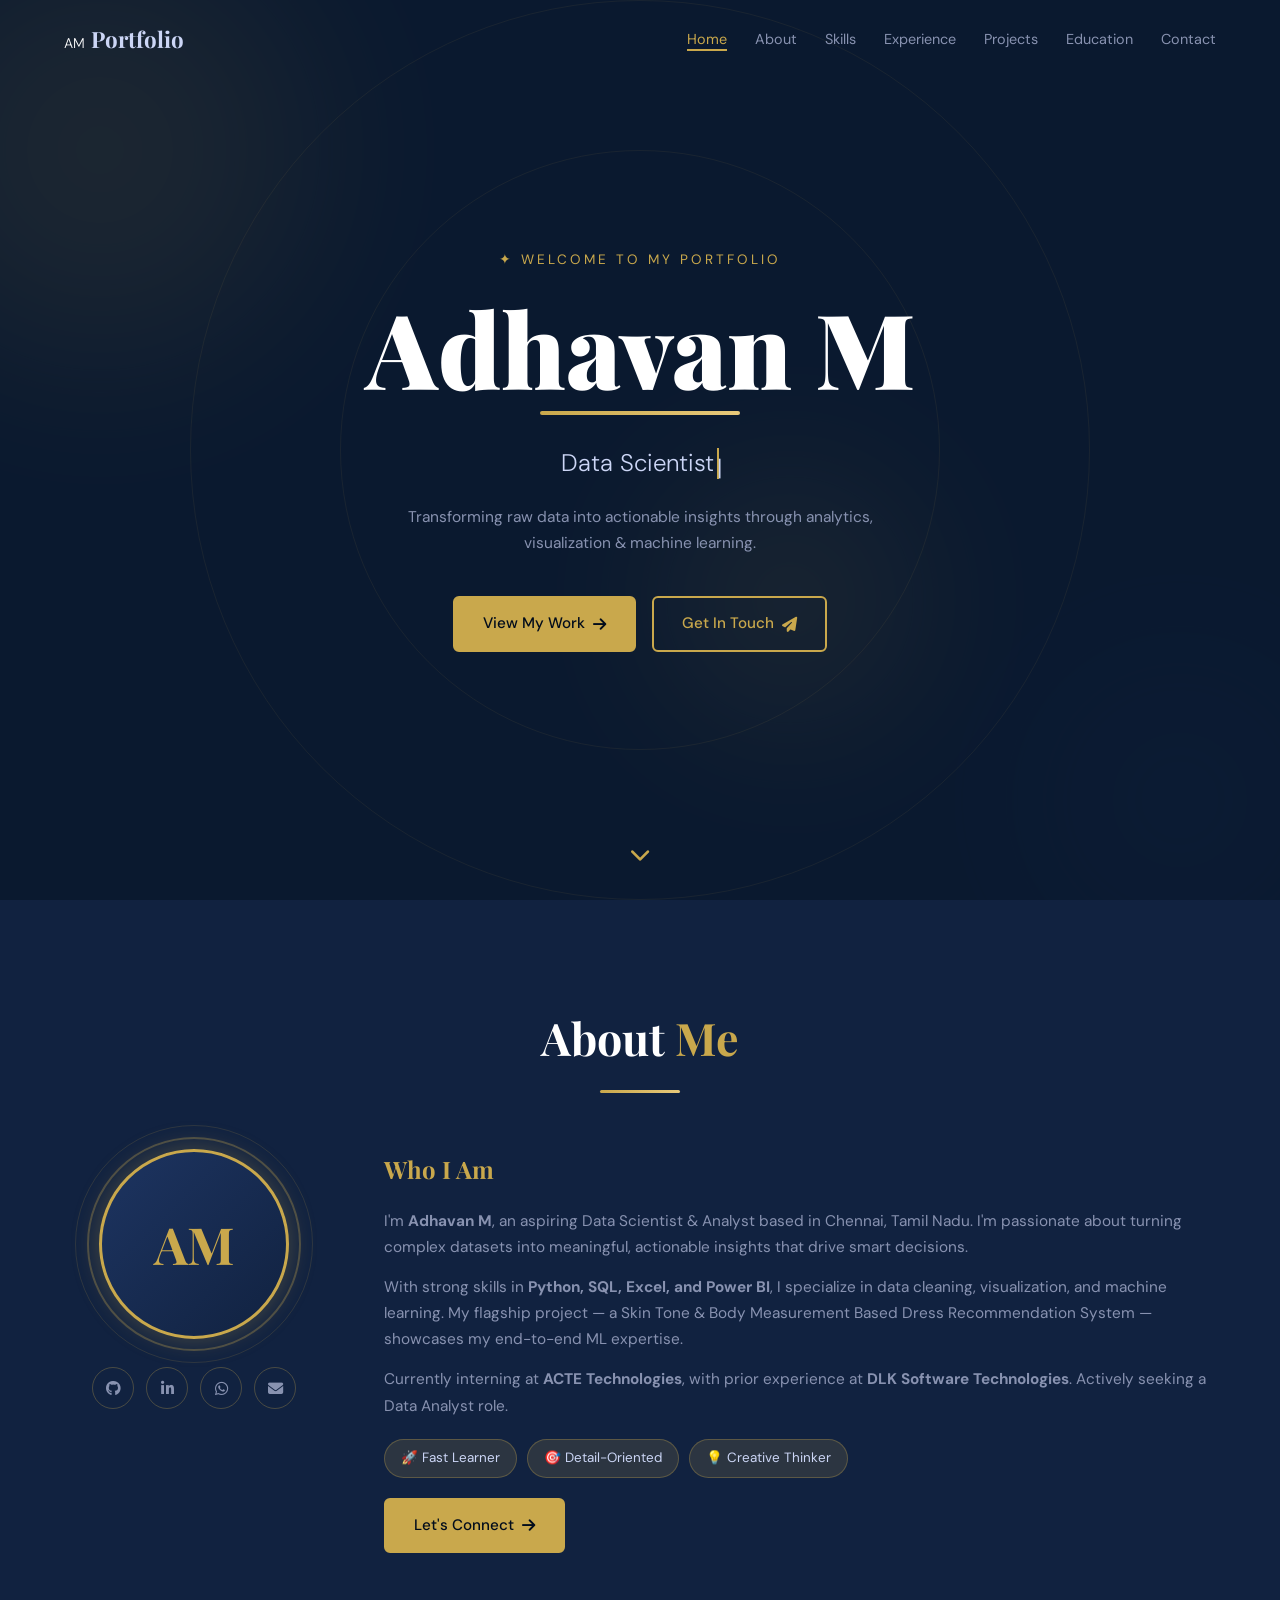
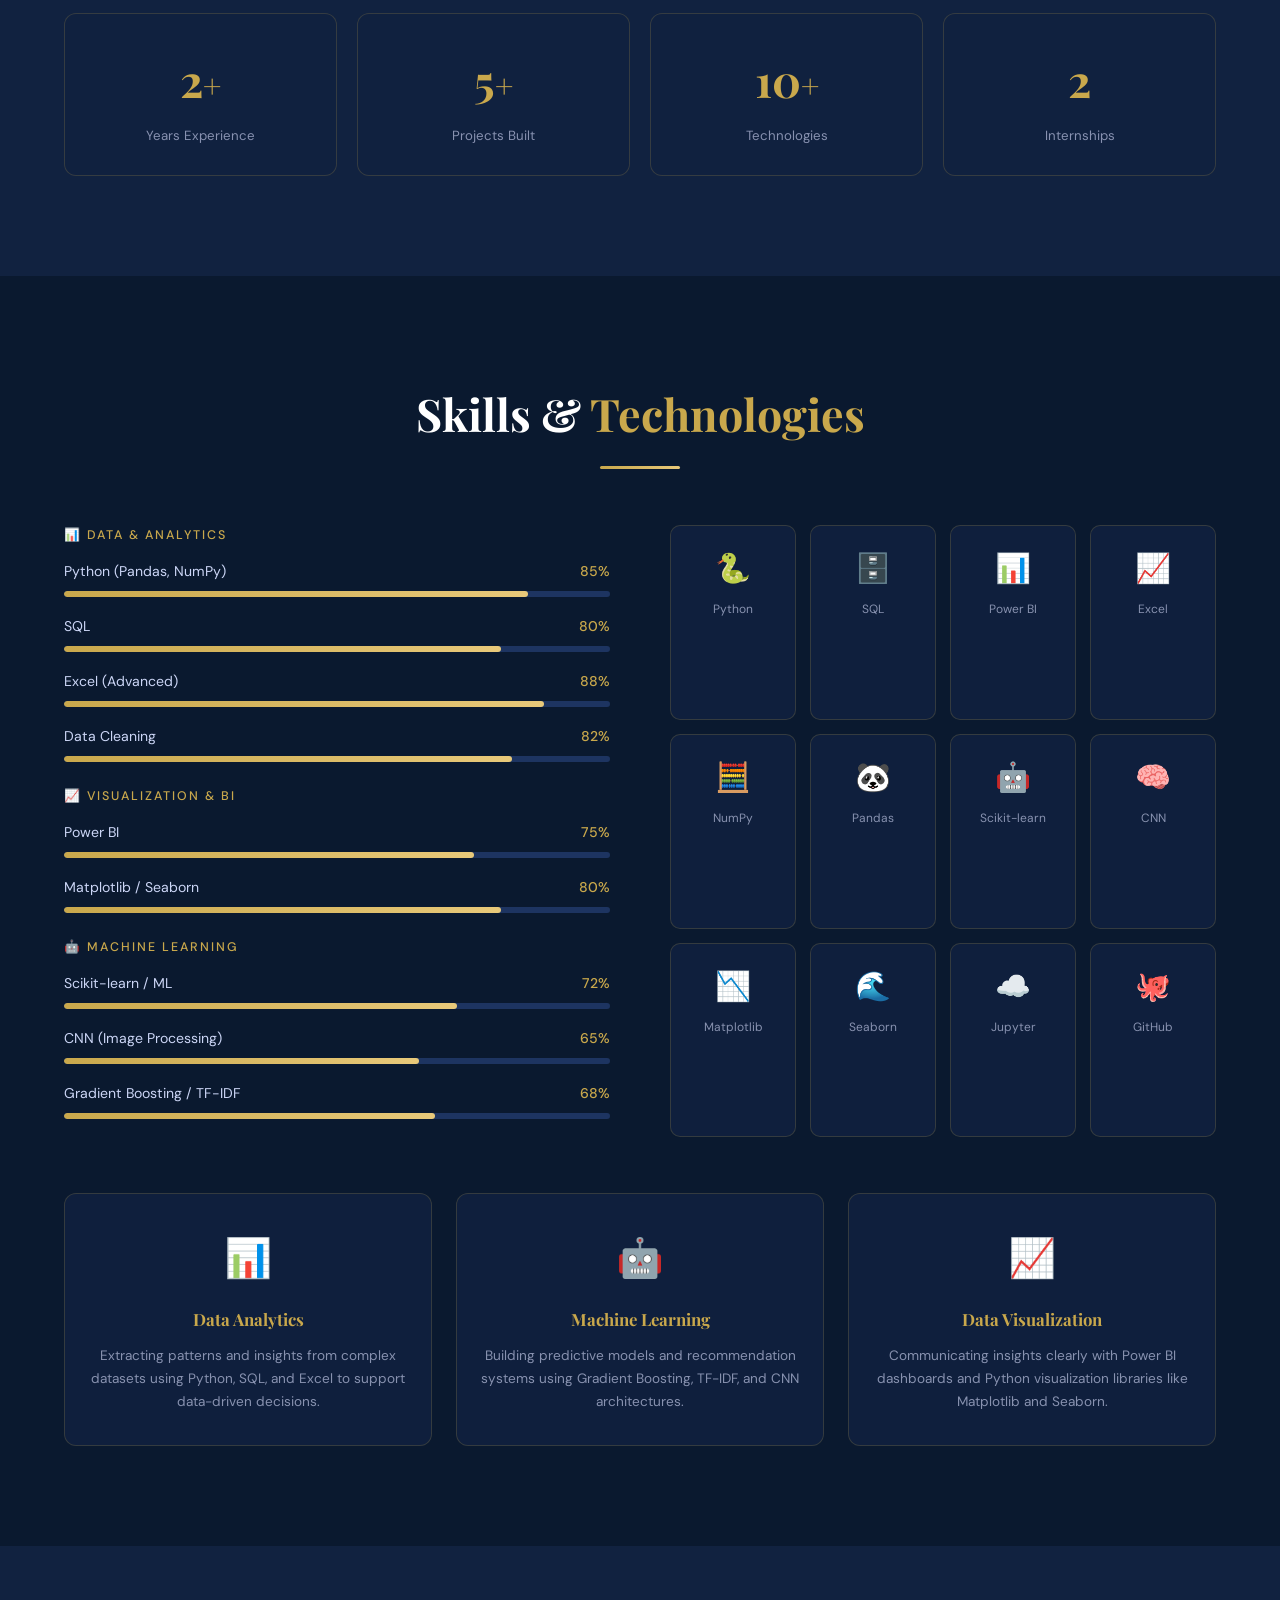
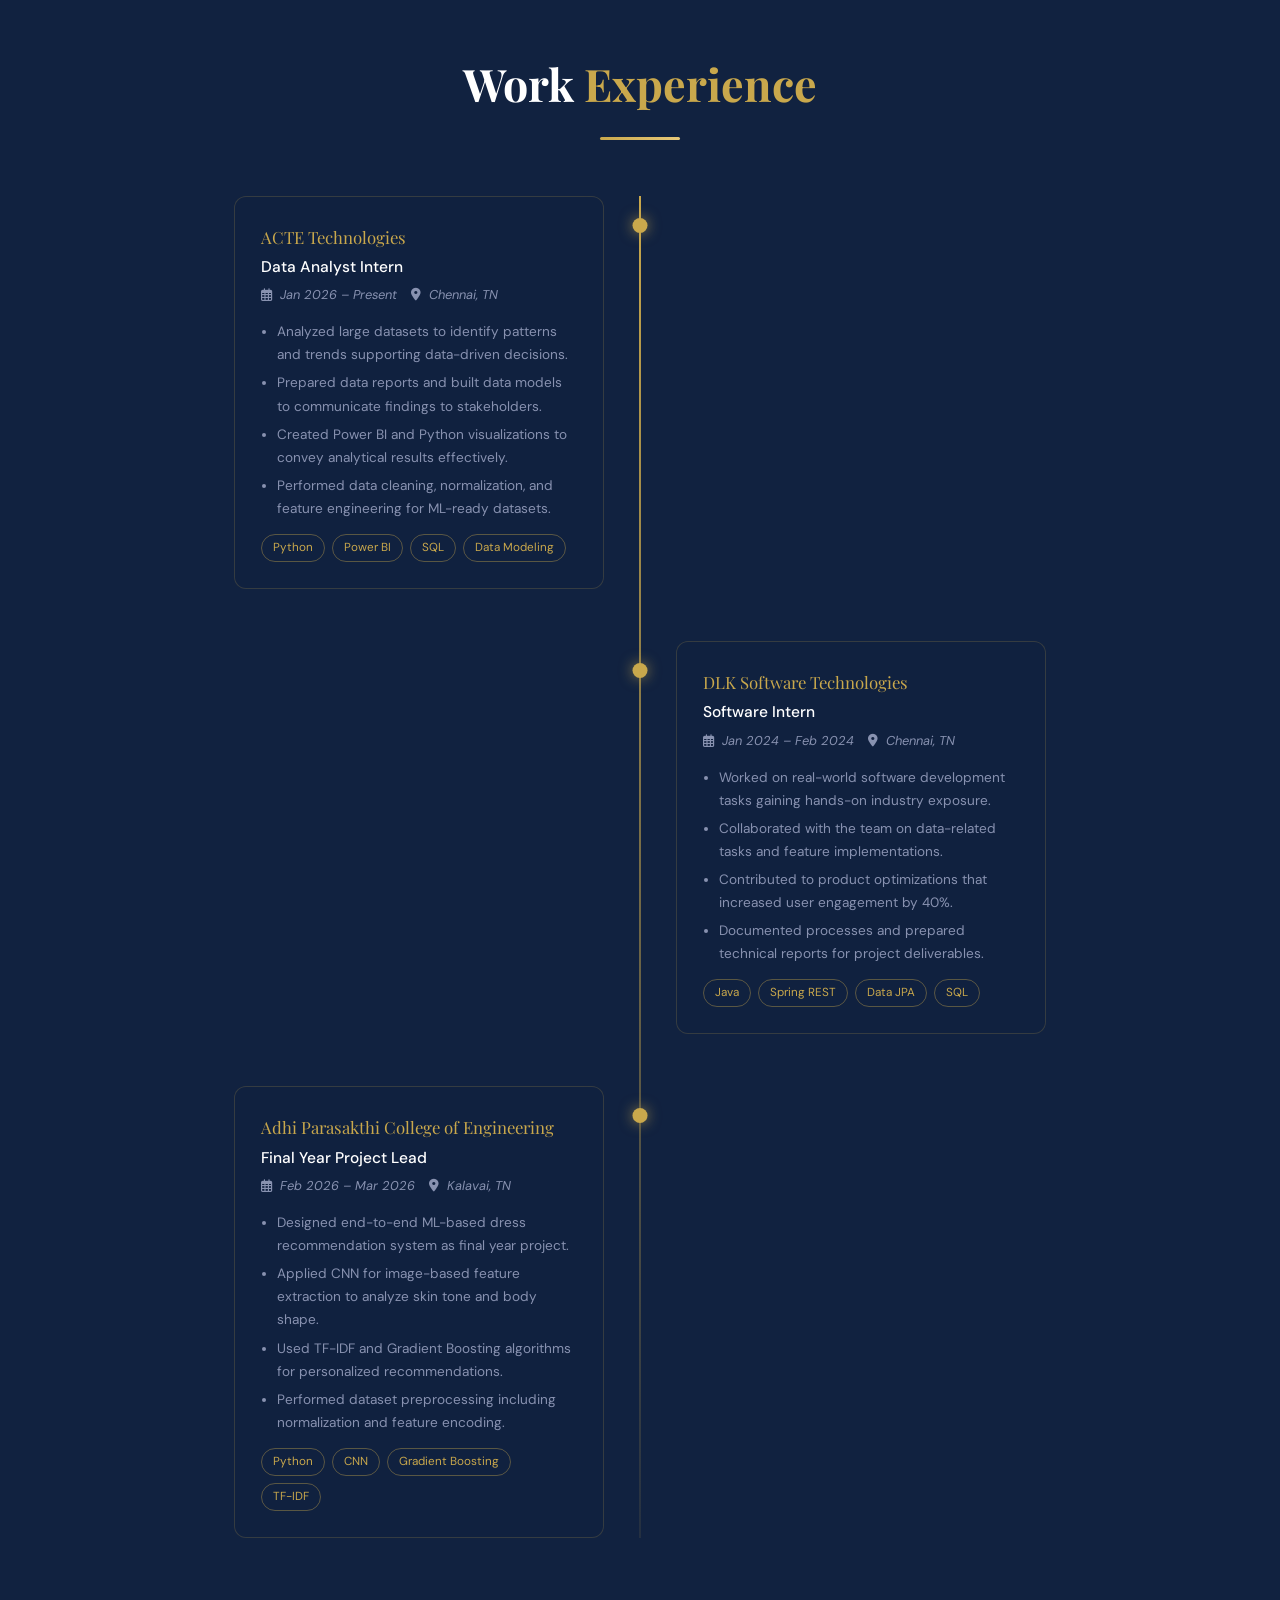
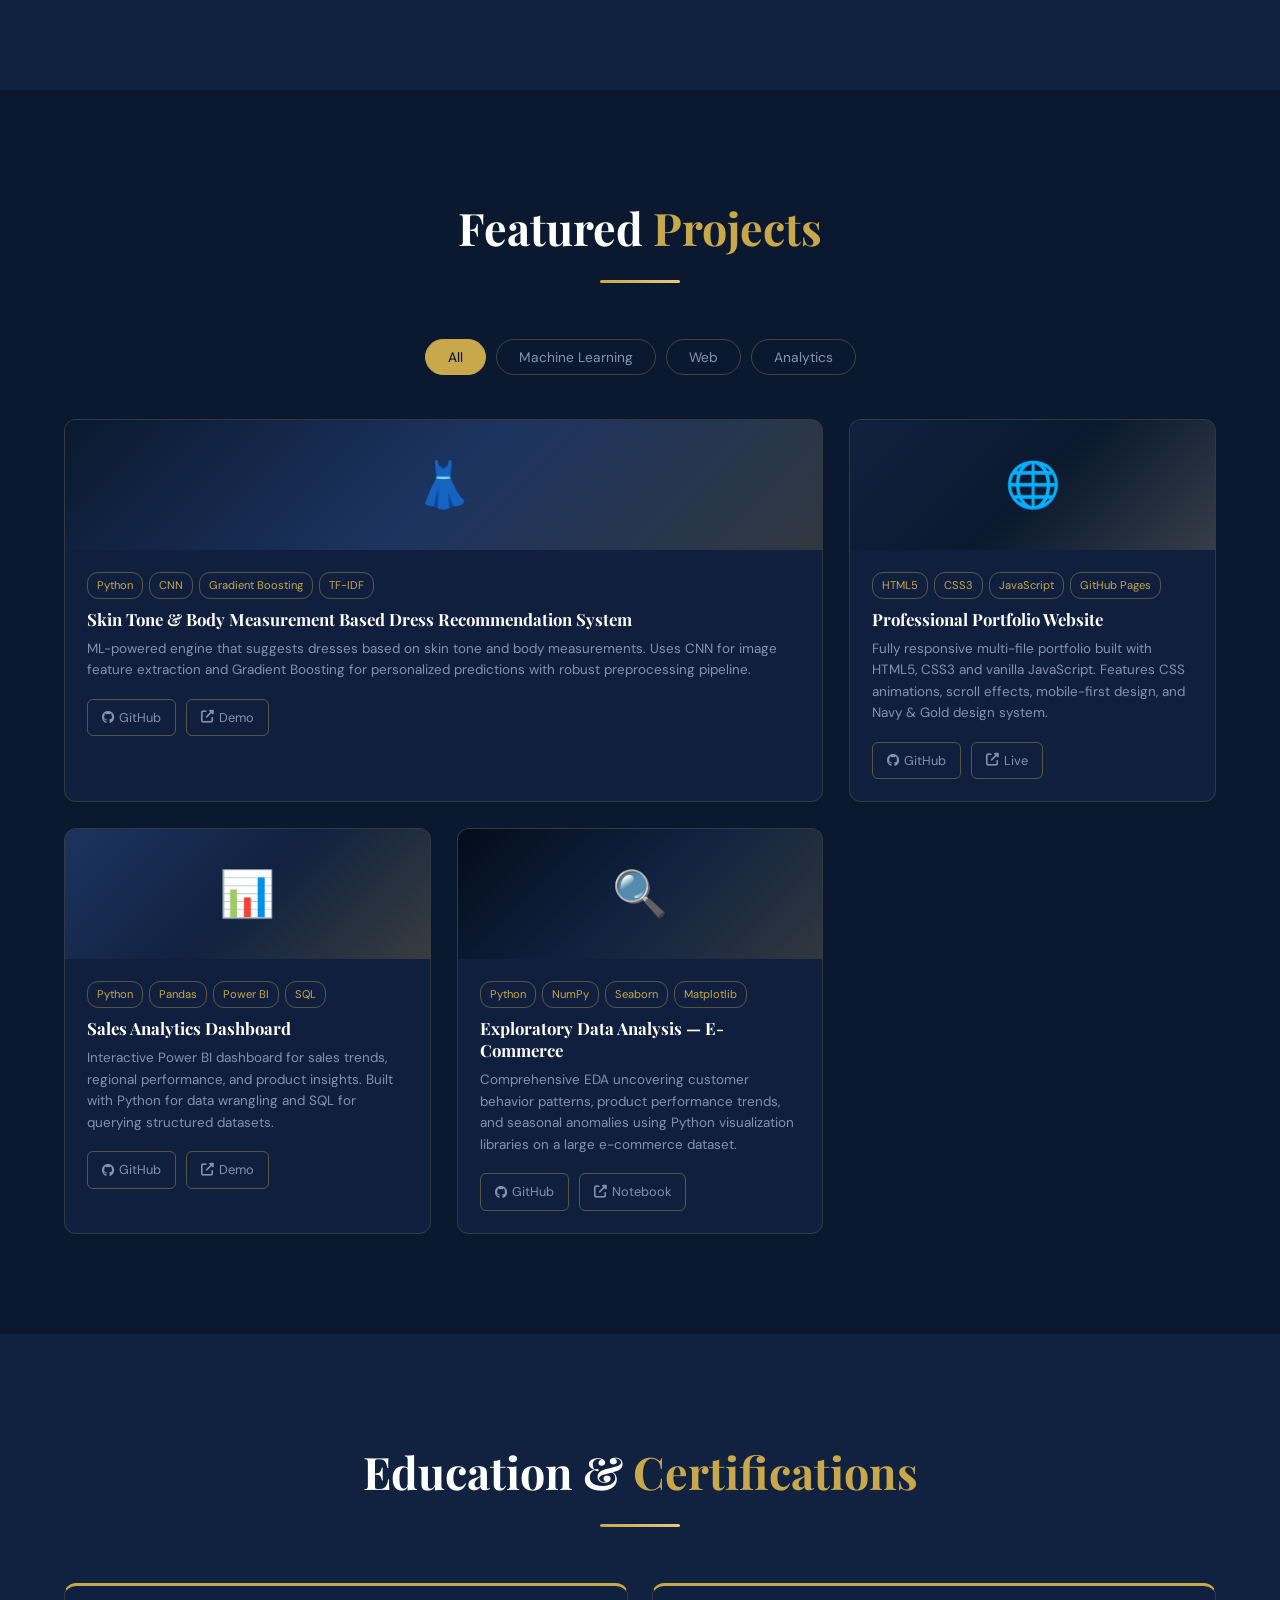
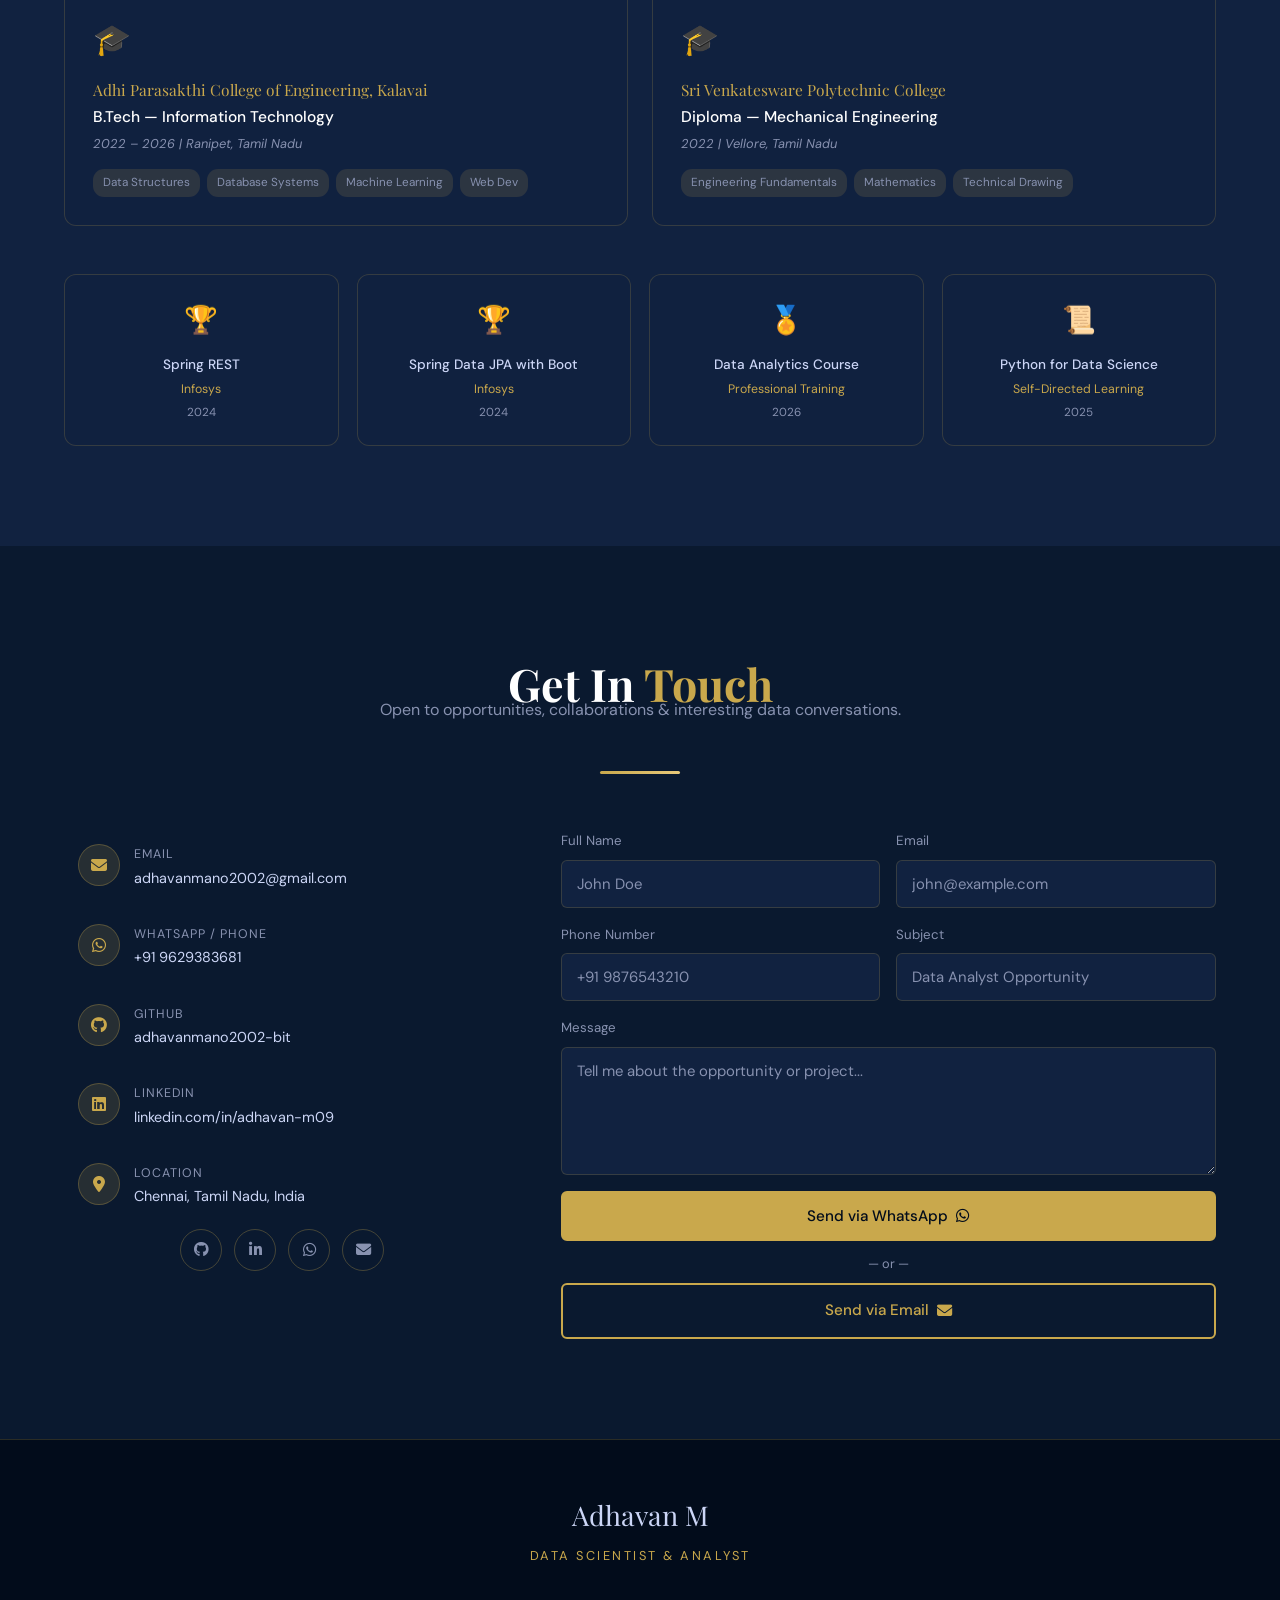
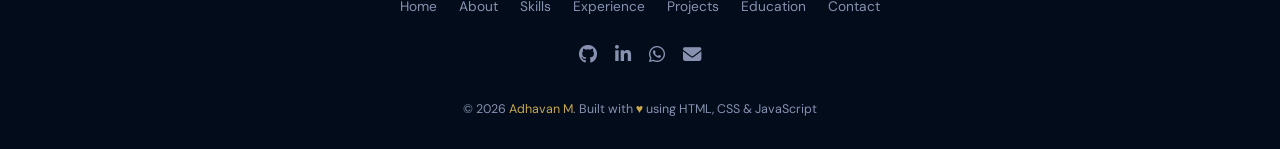
==== commit 6bc63b68: "Add files via upload" ====
--- a/index.html
+++ b/index.html
@@ -78,7 +78,7 @@
         </div>
         <div class="soc-row">
           <a href="https://github.com/adhavanmano2002-bit" target="_blank"><i class="fab fa-github"></i></a>
-          <a href="https://linkedin.com/in/yourprofile"    target="_blank"><i class="fab fa-linkedin-in"></i></a>
+          <a href="https://linkedin.com/in/adhavan-m09"    target="_blank"><i class="fab fa-linkedin-in"></i></a>
           <a href="https://wa.me/919629383681"             target="_blank"><i class="fab fa-whatsapp"></i></a>
           <a href="mailto:adhavanmano2002@gmail.com"               ><i class="fas fa-envelope"></i></a>
         </div>
@@ -344,13 +344,13 @@
         <div class="ci-row"><div class="ci-ico"><i class="fas fa-envelope"></i></div><div><p class="ci-lbl">Email</p><p class="ci-val">adhavanmano2002@gmail.com</p></div></div>
         <div class="ci-row"><div class="ci-ico"><i class="fab fa-whatsapp"></i></div><div><p class="ci-lbl">WhatsApp / Phone</p><p class="ci-val">+91 9629383681</p></div></div>
         <div class="ci-row"><div class="ci-ico"><i class="fab fa-github"></i></div><div><p class="ci-lbl">GitHub</p><p class="ci-val">adhavanmano2002-bit</p></div></div>
-        <div class="ci-row"><div class="ci-ico"><i class="fab fa-linkedin"></i></div><div><p class="ci-lbl">LinkedIn</p><p class="ci-val">linkedin.com/in/yourprofile</p></div></div>
+        <div class="ci-row"><div class="ci-ico"><i class="fab fa-linkedin"></i></div><div><p class="ci-lbl">LinkedIn</p><p class="ci-val">linkedin.com/in/adhavan-m09</p></div></div>
         <div class="ci-row"><div class="ci-ico"><i class="fas fa-map-marker-alt"></i></div><div><p class="ci-lbl">Location</p><p class="ci-val">Chennai, Tamil Nadu, India</p></div></div>
         <div class="soc-row">
           <a href="https://github.com/adhavanmano2002-bit" target="_blank"><i class="fab fa-github"></i></a>
-          <a href="https://linkedin.com/in/yourprofile"    target="_blank"><i class="fab fa-linkedin-in"></i></a>
-          <a href="https://wa.me/919629383681"             target="_blank"><i class="fab fa-whatsapp"></i></a>
-          <a href="mailto:adhavanmano2002@gmail.com"               ><i class="fas fa-envelope"></i></a>
+          <a href="https://linkedin.com/in/adhavan-m09" target="_blank"><i class="fab fa-linkedin-in"></i></a>
+          <a href="https://wa.me/919629383681"          target="_blank"><i class="fab fa-whatsapp"></i></a>
+          <a href="mailto:adhavanmano2002@gmail.com"             ><i class="fas fa-envelope"></i></a>
         </div>
       </div>
       <div class="contact-form-wrap anim-r">
@@ -362,33 +362,41 @@
           4. Replace YOUR_FORM_ID below with that ID
           5. Done! Messages arrive in your Gmail → WhatsApp alerts via Gmail app
         -->
-        <form id="contactForm" action="https://formspree.io/f/YOUR_FORM_ID" method="POST">
+        <form id="contactForm">
           <input type="hidden" name="_subject" value="New message from your Portfolio!"/>
           <div class="form-row">
             <div class="fg">
               <label>Full Name</label>
-              <input type="text" name="name" placeholder="John Doe" required/>
+              <input type="text" id="f-name" placeholder="John Doe" required/>
             </div>
             <div class="fg">
               <label>Email</label>
-              <input type="email" name="email" placeholder="john@example.com" required/>
+              <input type="email" id="f-email" placeholder="john@example.com" required/>
             </div>
           </div>
           <div class="form-row">
             <div class="fg">
               <label>Phone Number</label>
-              <input type="tel" name="phone" placeholder="+91 9876543210"/>
+              <input type="tel" id="f-phone" placeholder="+91 9876543210"/>
             </div>
             <div class="fg">
               <label>Subject</label>
-              <input type="text" name="subject" placeholder="Data Analyst Opportunity" required/>
+              <input type="text" id="f-subject" placeholder="Data Analyst Opportunity" required/>
             </div>
           </div>
           <div class="fg">
             <label>Message</label>
-            <textarea name="message" rows="5" placeholder="Tell me about the opportunity or project..." required></textarea>
-          </div>
-          <button type="submit" class="btn-primary" style="width:100%;justify-content:center">Send Message <i class="fas fa-paper-plane"></i></button>
+            <textarea id="f-msg" rows="5" placeholder="Tell me about the opportunity or project..." required></textarea>
+          </div>
+          <button type="submit" class="btn-primary" style="width:100%;justify-content:center">
+            Send via WhatsApp <i class="fab fa-whatsapp"></i>
+          </button>
+          <p style="text-align:center;margin-top:12px;font-size:.8rem;color:var(--muted)">
+            — or —
+          </p>
+          <a id="mailtoBtn" href="#" class="btn-sec" style="width:100%;justify-content:center;display:flex;margin-top:8px">
+            Send via Email <i class="fas fa-envelope"></i>
+          </a>
         </form>
         <div id="form-ok" style="display:none;text-align:center;padding:48px;color:var(--gold)">
           <i class="fas fa-check-circle" style="font-size:3rem;display:block;margin-bottom:16px"></i>
@@ -410,10 +418,10 @@
       <a href="#education">Education</a><a href="#contact">Contact</a>
     </nav>
     <div class="ft-soc">
-      <a href="https://github.com/adhavanmano2002-bit" target="_blank"><i class="fab fa-github"></i></a>
-      <a href="https://linkedin.com/in/yourprofile"    target="_blank"><i class="fab fa-linkedin-in"></i></a>
-      <a href="https://wa.me/919629383681"             target="_blank"><i class="fab fa-whatsapp"></i></a>
-      <a href="mailto:adhavanmano2002@gmail.com"               ><i class="fas fa-envelope"></i></a>
+      <a href="https://github.com/adhavanmano2002-bit"  target="_blank"><i class="fab fa-github"></i></a>
+      <a href="https://linkedin.com/in/adhavan-m09"     target="_blank"><i class="fab fa-linkedin-in"></i></a>
+      <a href="https://wa.me/919629383681"              target="_blank"><i class="fab fa-whatsapp"></i></a>
+      <a href="mailto:adhavanmano2002@gmail.com"                ><i class="fas fa-envelope"></i></a>
     </div>
     <p class="ft-copy">&copy; 2026 <span>Adhavan M</span>. Built with <span>&hearts;</span> using HTML, CSS &amp; JavaScript</p>
   </div>
